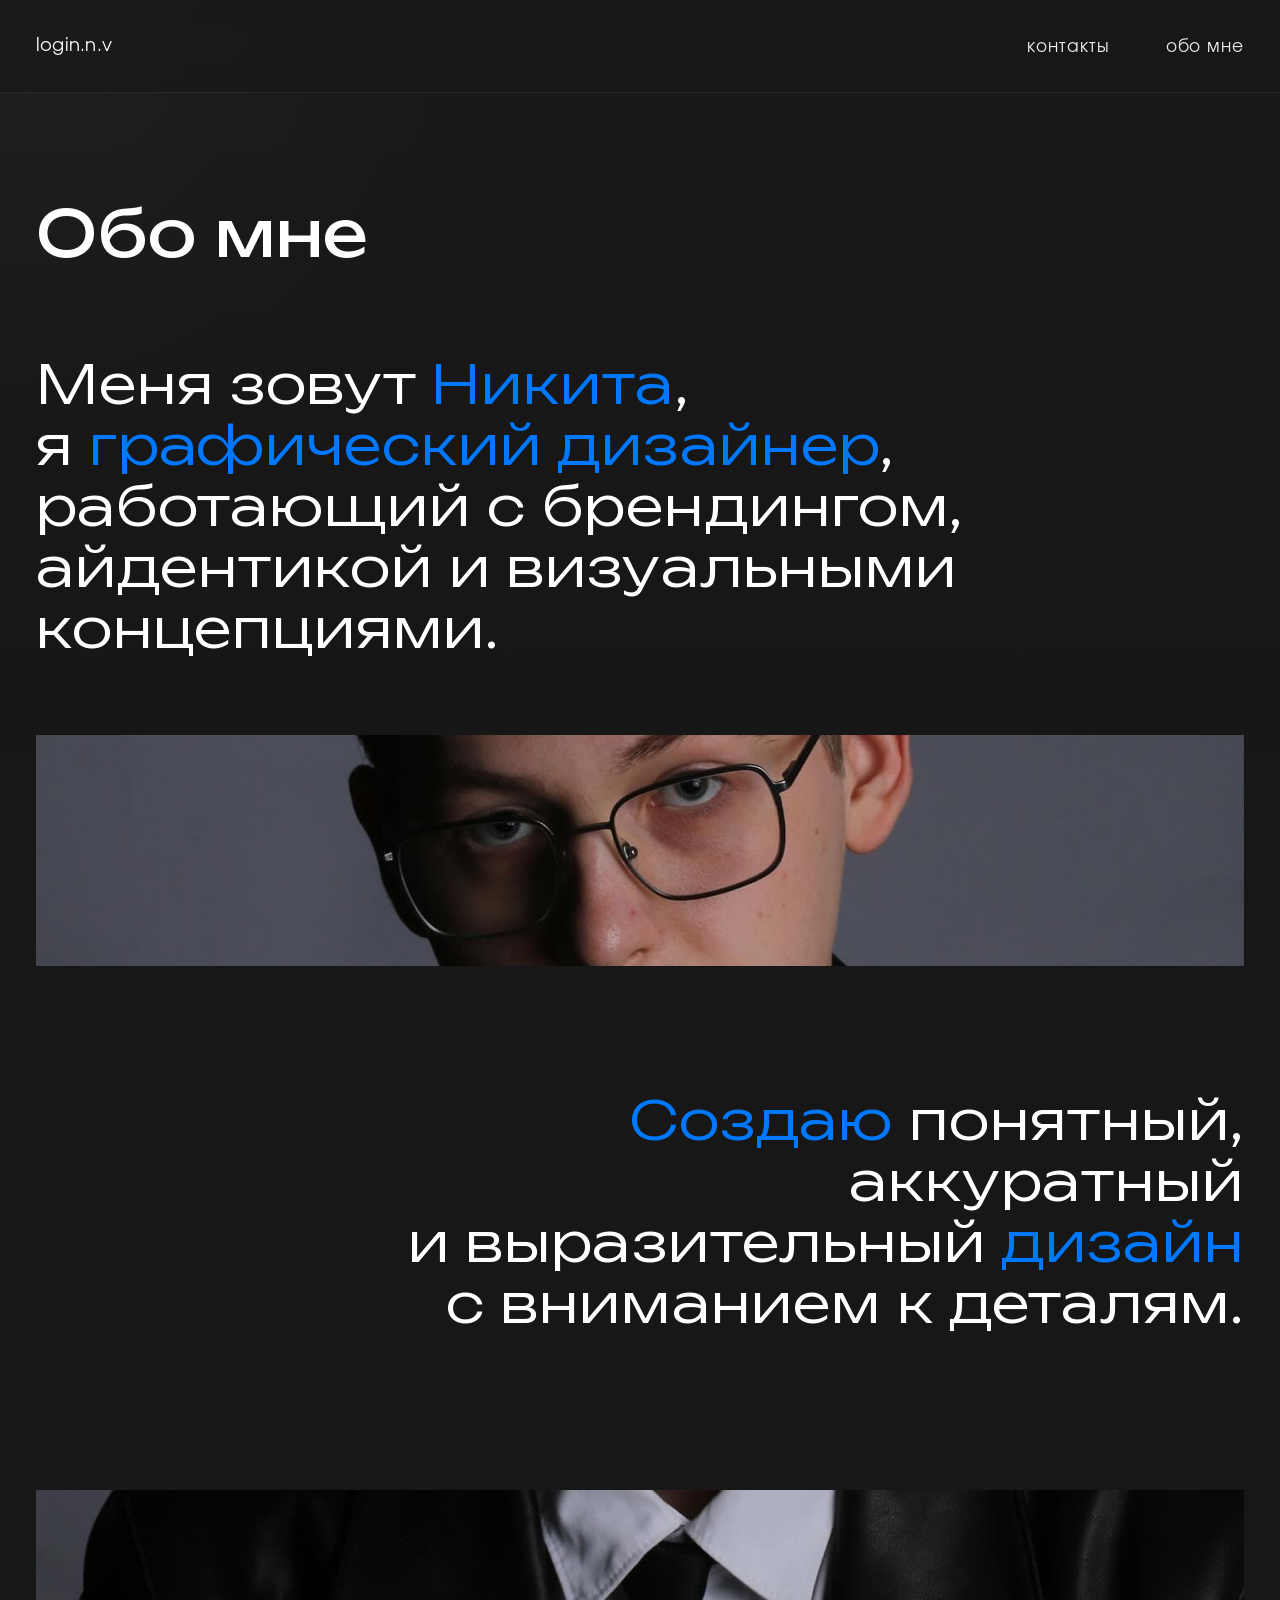
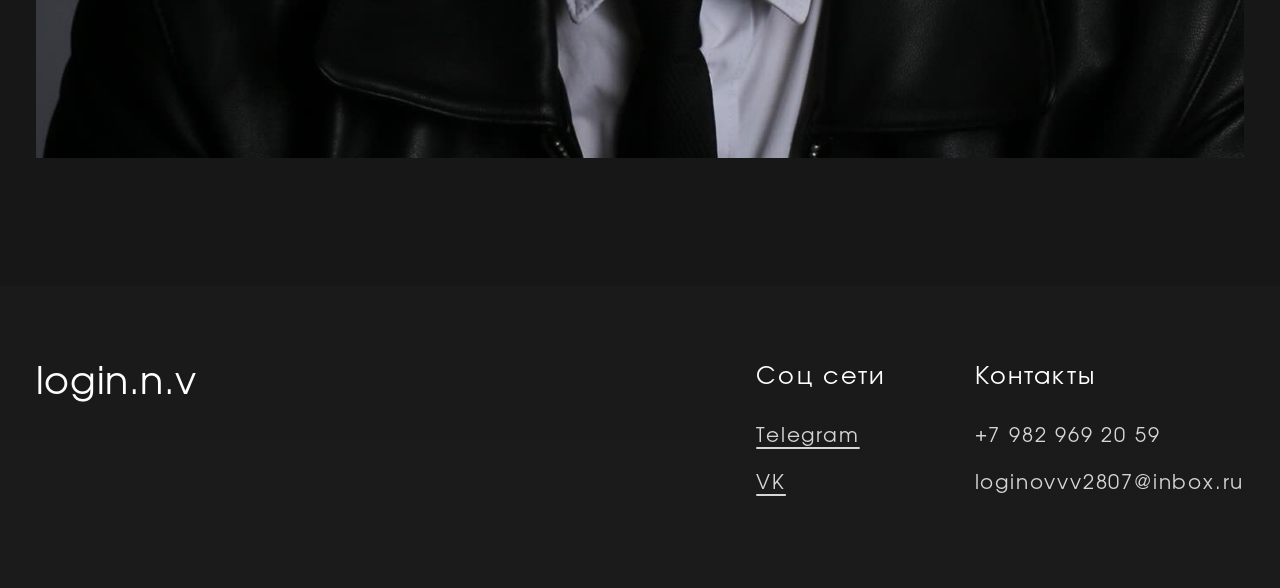
==== about.html @ e2385026 "v1" ====
<!DOCTYPE html>
<html lang="ru">
<head>
  <meta charset="UTF-8">
  <meta name="viewport" content="width=device-width, initial-scale=1.0">
  <title>login.n.v</title>
  <link rel="stylesheet" href="styles.css">
  <link rel="icon" type="image/png" href="img/favicon.png">
</head>
<body class="about-page">
  <div class="page-bg"></div>

  <header class="header">
    <div class="container header__inner">
      <a class="header__logo" href="index.html">login.n.v</a>

      <button class="burger" id="burger" aria-label="Открыть меню" aria-expanded="false">
        <span></span>
        <span></span>
      </button>

      <nav class="nav" id="nav">
        <a href="contacts.html">контакты</a>
        <a href="about.html">обо мне</a>
      </nav>
    </div>
  </header>

  <main class="about-main">
    <section class="about-section">
      <div class="container">
        <h1 class="about-section__title">Обо мне</h1>

        <div class="about-lead">
          <p>Меня зовут <span>Никита</span>,</p>
          <p>я <span>графический дизайнер</span>,</p>
          <p>работающий с брендингом,</p>
          <p>айдентикой и визуальными</p>
          <p>концепциями.</p>
        </div>

        <figure class="about-image about-image--first">
          <img src="img/about-photo-1.png" alt="Портрет Никиты Логинова">
        </figure>

        <div class="about-statement">
          <p><span>Создаю</span> понятный, аккуратный</p>
          <p>и выразительный <span>дизайн</span></p>
          <p>с вниманием к деталям.</p>
        </div>

        <figure class="about-image about-image--second">
          <img src="img/about-photo-2.png" alt="Никита Логинов в чёрной куртке и галстуке">
        </figure>
      </div>
    </section>
  </main>

  <footer class="footer" id="contacts">
    <div class="container footer__inner">
      <a class="footer__brand" href="index.html">login.n.v</a>

      <div class="footer__column">
        <h3>Соц сети</h3>
        <a href="https://t.me/Redis_ochka" target="_blank" rel="noopener noreferrer">Telegram</a>
        <a href="https://vk.com/redis_ochka" target="_blank" rel="noopener noreferrer">VK</a>
      </div>

      <div class="footer__column">
        <h3>Контакты</h3>
        <a href="tel:+79829692059" data-copy="+7 982 969 20 59">+7 982 969 20 59</a>
        <a href="mailto:loginovvv2807@inbox.ru" data-copy="loginovvv2807@inbox.ru">loginovvv2807@inbox.ru</a>
      </div>
    </div>
  </footer>

  <script src="script.js"></script>
</body>
</html>
---- styles.css ----
@font-face {
  font-family: 'Bounded';
  src: url('fonts/Bounded-Variable.ttf') format('truetype');
  font-weight: 300 800;
  font-style: normal;
}

@font-face {
  font-family: 'Evolventa';
  src: url('fonts/Evolventa-Regular.otf') format('opentype');
  font-weight: 400;
  font-style: normal;
}

:root {
  --bg: #171718;
  --bg-soft: #171718;
  --panel: #1c1c1d;
  --text: #ffffff;
  --accent: #0077ff;
  --muted: rgba(255, 255, 255, 0.86);
  --muted-soft: rgba(255, 255, 255, 0.72);
  --radius: 10px;
  --container: 1720px;
  --side-gap: 3.2%;
  --hero-bottom-gap: 11vh;
  --showcase-top: clamp(180px, 24vh, 260px);
}


* { box-sizing: border-box; }
html { scroll-behavior: smooth; }
body {
  margin: 0;
  min-width: 320px;
  font-family: 'Evolventa', Arial, sans-serif;
  font-weight: 400;
  font-synthesis: none;
  -webkit-font-smoothing: antialiased;
  -moz-osx-font-smoothing: grayscale;
  letter-spacing: 0.065em;
  background: #171718;
  color: var(--text);
  position: relative;
  overflow-x: hidden;
}
img { display: block; max-width: 100%; }
button, a { -webkit-tap-highlight-color: transparent; }
a { color: inherit; text-decoration: none; }

.page-bg {
  position: fixed;
  inset: 0;
  background: radial-gradient(circle at 0% 0%, rgba(255, 255, 255, 0.03), transparent 30%),
    linear-gradient(180deg, rgba(255, 255, 255, 0.012), rgba(255, 255, 255, 0));
  pointer-events: none;
  z-index: -3;
}

.hero-mark {
  position: absolute;
  left: 50%;
  transform: translateX(-50%);
  width: min(100vw, 3300px);
  max-width: 100vw;
  opacity: 0.14;
  z-index: -2;
  pointer-events: none;
}

.container {
  width: min(calc(100% - (var(--side-gap) * 2)), var(--container));
  margin: 0 auto;
}

.header {
  position: fixed;
  top: 0;
  left: 0;
  width: 100%;
  z-index: 40;
  background: rgba(23, 23, 24, 0.58);
  backdrop-filter: blur(12px);
  -webkit-backdrop-filter: blur(12px);
  border-bottom: 1px solid rgba(255, 255, 255, 0.06);
  transition: transform 0.35s ease, opacity 0.35s ease;
}

.header__inner {
  display: flex;
  align-items: center;
  justify-content: space-between;
  gap: 24px;
  min-height: 92px;
}

.header.hide {
  transform: translateY(-100%);
  opacity: 0;
}

.header__logo,
.footer__brand {
  font-family: 'Evolventa', Arial, sans-serif;
  font-size: 18px;
  font-weight: 350;
  letter-spacing: 0.015em;
}

.nav {
  display: flex;
  align-items: center;
  gap: 56px;
  padding: 0;
  border-radius: 0;
  background: transparent;
  backdrop-filter: none;
}

.nav a {
  font-size: 17px;
  font-weight: 400;
  line-height: 1;
  letter-spacing: 0.055em;
  color: rgba(255, 255, 255, 0.92);
  transition: color 0.25s ease;
}

.nav a:hover { color: var(--accent); }

.burger {
  display: none;
  width: 46px;
  height: 46px;
  border: 1px solid rgba(255, 255, 255, 0.1);
  border-radius: 0;
  background: rgba(255, 255, 255, 0.03);
  padding: 0;
  align-items: center;
  justify-content: center;
  flex-direction: column;
  gap: 5px;
  cursor: pointer;
}

.burger span {
  width: 18px;
  height: 1.5px;
  background: #fff;
  transition: transform 0.25s ease, opacity 0.25s ease;
}

.burger.is-open span:first-child { transform: translateY(3px) rotate(45deg); }
.burger.is-open span:last-child { transform: translateY(-3px) rotate(-45deg); }

.hero {
  min-height: 96vh;
  padding: calc(8vh + 72px) 0 var(--hero-bottom-gap);
  display: flex;
  align-items: flex-end;
}

.hero__content { max-width: none; }
.hero__title {
  margin: 0;
  font-family: 'Bounded', Arial, sans-serif;
  font-size: 92px;
  line-height: 0.9;
  font-weight: 350;
  letter-spacing: 0.008em;
  white-space: nowrap;
}

.hero__subtitle {
  margin: 16px 0 0;
  font-family: 'Bounded', Arial, sans-serif;
  font-size: 82px;
  line-height: 0.9;
  font-weight: 320;
  letter-spacing: 0.008em;
  color: var(--accent);
  white-space: nowrap;
}

.projects {
  padding-top: 9.5vh;
  padding-bottom: 7.2vh;
}

.projects-showcase__layout {
  display: grid;
  grid-template-columns: minmax(310px, 0.8fr) minmax(760px, 1.7fr);
  gap: clamp(28px, 3vw, 54px);
  align-items: start;
}

.projects-showcase__copy-col {
  position: relative;
  align-self: stretch;
}

.projects-showcase__sticky {
  position: sticky;
  top: var(--showcase-top);
  height: var(--sticky-copy-height, calc(100vh - var(--showcase-top)));
  display: flex;
  align-items: flex-start;
}

.projects-copy {
  position: relative;
  width: 100%;
  padding: 0;
}

.projects-copy__eyebrow {
  position: relative;
  z-index: 3;
  margin: 0 0 14px;
}

.projects-copy__items {
  position: relative;
  min-height: 470px;
}

.project-copy {
  position: absolute;
  inset: 0;
  opacity: 0;
  transform: translateY(34px);
  pointer-events: none;
  transition: opacity 0.45s ease, transform 0.55s ease;
}

.project-copy.is-active {
  opacity: 1;
  transform: translateY(0);
  pointer-events: auto;
}

.project-card__eyebrow {
  margin: 0 0 10px;
  font-family: 'Bounded', Arial, sans-serif;
  font-size: clamp(27px, 2.1vw, 41px);
  line-height: 0.96;
  font-weight: 340;
}

.project-card__title {
  margin: 0 0 32px;
  font-family: 'Bounded', Arial, sans-serif;
  font-size: clamp(31px, 20px, 52px);
  line-height: 1.2;
  font-weight: 300;
  letter-spacing: 0.012em;
  color: var(--accent);
}

.project-card__text {
  margin: 0 0 30px;
  max-width: 430px;
  font-family: 'Evolventa', Arial, sans-serif;
  font-size: 17px;
  line-height: 1.58;
  font-weight: 300;
  letter-spacing: 0.065em;
  color: #ffffff;
}

.project-card__tags {
  display: flex;
  flex-wrap: wrap;
  gap: 8px;
}

.project-card__tags span {
  display: inline-flex;
  align-items: center;
  justify-content: center;
  min-width: 80px;
  min-height: 35px;
  padding: 12px 24px 12px;
  border: 1px solid rgba(0, 119, 255, 0.75);
  border-radius: 999px;
  font-family: 'Evolventa', Arial, sans-serif;
  font-size: 17px;
  letter-spacing: 0.07em;
  font-weight: 400;
  line-height: 1;
  color: rgba(255, 255, 255, 0.95);
}

.projects-showcase__visual-col {
  display: flex;
  flex-direction: column;
  gap: 28px;
}

.project-visual-card {
  margin: 0;
  border-radius: var(--radius);
  overflow: hidden;
  background: transparent;
}

.project-visual-card {
  position: relative;
  transition: opacity 0.45s ease;
}

.project-visual-card::after {
  content: '';
  position: absolute;
  inset: 0;
  background: rgba(23, 23, 24, 0);
  pointer-events: none;
  transition: background 0.45s ease;
}

.project-visual-card.is-dimmed::after {
  background: rgba(23, 23, 24, 0.38);
}

.project-visual-card img {
  width: 100%;
  height: auto;
  display: block;
  border-radius: var(--radius);
}

.project-visual-card--dark {
  background: #000;
}

.projects-mobile { display: none; }

.project-card {
  display: grid;
  grid-template-columns: minmax(310px, 0.8fr) minmax(760px, 1.7fr);
  gap: clamp(28px, 3vw, 54px);
  align-items: start;
}

.project-card + .project-card { margin-top: 40px; }
.project-card__info { padding: 10px 0 0; }
.project-card__visual {
  border-radius: var(--radius);
  overflow: hidden;
  width: 100%;
}

.project-card__visual img {
  width: 100%;
  height: auto;
  border-radius: var(--radius);
}

.footer {
  background: linear-gradient(180deg, rgba(255, 255, 255, 0.015), rgba(255, 255, 255, 0.02));
  padding: 44px 0 48px;
  margin-top: 10vw;
}

.footer__inner {
  display: grid;
  grid-template-columns: 1fr auto auto;
  gap: 88px;
  align-items: start;
}

.footer__brand {
  font-size: clamp(38px, 2.8vw, 56px);
  line-height: 1.06;
}

.footer__column h3 {
  margin: 0 0 28px;
  font-size: 24px;
  line-height: 1.2;
  font-weight: 400;
  letter-spacing: 0.09em;
}

.footer__column {
  display: flex;
  flex-direction: column;
  gap: 22px;
}

.footer__column a {
  font-size: 20px;
  line-height: 1.45;
  letter-spacing: 0.09em;
  color: rgba(255, 255, 255, 0.82);
  text-decoration: underline;
  text-underline-offset: 5px;
  transition: color 0.25s ease, opacity 0.25s ease, transform 0.25s ease, text-underline-offset 0.25s ease;
}

.footer__column:last-child a { text-decoration: none; }

@media (max-width: 1440px) {
  .hero { min-height: 930px; }
  .hero__title { font-size: 82px; }
  .hero__subtitle { font-size: 72px; }
}

@media (max-width: 1280px) {
  :root { --side-gap: 2.8%; --showcase-top: clamp(160px, 20vh, 220px); }
  .hero-mark { width: min(134vw, 1880px); }
  .projects-showcase__layout,
  .project-card {
    grid-template-columns: minmax(280px, .85fr) minmax(620px, 1.55fr);
    gap: 28px;
  }
  .project-card__text { max-width: 410px; font-size: 17px; }
}

@media (max-width: 1100px) {
  .hero { min-height: 820px; }
  .projects-showcase__layout,
  .project-card {
    grid-template-columns: minmax(250px, .9fr) minmax(500px, 1.4fr);
    gap: 24px;
  }
  :root { --showcase-top: clamp(140px, 16vh, 180px); }
}


@media (max-width: 860px) {
  :root { --side-gap: 16px; }
  .header { padding-top: 0; }
  .burger { display: inline-flex; }
  .nav {
    position: absolute;
    top: 100%;
    right: 0;
    left: 0;
    display: none;
    flex-direction: column;
    align-items: flex-start;
    gap: 18px;
    padding: 18px 20px 22px;
    border-radius: 0;
    background: rgba(23, 23, 24, 0.92);
    backdrop-filter: blur(12px);
    -webkit-backdrop-filter: blur(12px);
    border-bottom: 1px solid rgba(255, 255, 255, 0.06);
  }
  .nav.is-open { display: flex; }
  .hero-mark {
    width: 188vw;
    left: 50%;
    transform: translateX(-50%);
    opacity: 0.18;
  }
  .hero { min-height: 720px; padding: calc(6vh + 72px) 0 var(--hero-bottom-gap); }
  .projects-showcase__layout { display: none; }
  .projects-mobile { display: block; }
  .project-card { grid-template-columns: 1fr; gap: 14px; }
  .project-card__info { order: 2; padding: 0; }
  .project-card__visual { order: 1; }
  .project-card__text { max-width: none; }
  .footer__inner { grid-template-columns: 1fr; gap: 40px; }
  .footer__column h3 { margin-bottom: 12px; }
}

@media (max-width: 767px) {
  :root { --side-gap: 20px; --hero-bottom-gap: 56px; }
  .header { padding-top: 20px; }
  .hero { min-height: 600px; padding-bottom: 48px; }
  .hero__title { font-size: 44px; white-space: normal; }
  .hero__subtitle { font-size: 38px; white-space: normal; }
  .project-card__eyebrow { font-size: 24px; }
  .project-card__title { font-size: 32px; }
  .project-card__text { font-size: 16px; }
  .project-card__tags span { font-size: 15px; }
}

@media (min-width: 1500px) {
  .hero-mark { width: min(132vw, 2300px); opacity: 0.15; }
}

@media (min-width: 861px) {
  .projects-showcase__copy-col {
    min-height: 100%;
  }
}



.about-page .hero-mark {
  display: none;
}

.about-main {
  padding-top: 0;
}

.about-section {
  padding: calc(186px + 7vh) 0 0;
}

.about-section__title {
  margin: 0 0 clamp(70px, 7vw, 116px);
  font-family: 'Bounded', Arial, sans-serif;
  font-size: clamp(52px, 8vw, 64px);
  line-height: 0.96;
  font-weight: 400;
  letter-spacing: 0.012em;
}

.about-lead,
.about-statement {
  font-family: 'Bounded', Arial, sans-serif;
}

.about-lead {
  margin: 0 0 clamp(52px, 6vw, 800px);
  max-width: 1380px;
}

.about-lead p,
.about-statement p {
  margin: 0;
  font-size: clamp(44px, 4.25vw, 64px);
  line-height: 1.12;
  font-weight: 300;
}

.about-lead span,
.about-statement span {
  color: var(--accent);
}

.about-image {
  margin: 0;
  width: 100%;
  border-radius: 0;
  overflow: hidden;
}

.about-image img {
  display: block;
  width: 100%;
  height: 100%;
  object-fit: cover;
  object-position: center center;
}

.about-image--first img {
  object-position: center 42%;
}

.about-image--second img {
  object-position: center 50%;
}

.about-image--first {
  margin-top: clamp(16px, 1.5vw, 24px);
  height: clamp(180px, 18vw, 300px);
}

.about-statement {
  margin: clamp(124px, 1vw, 176px) 0 clamp(156px, 1vw, 236px);
  width: min(100%, 1140px);
  margin-left: auto;
  text-align: right;
}

.about-image--second {
  height: clamp(230px, 21vw, 370px);
}

@media (max-width: 1280px) {
  .about-section {
    padding-top: calc(158px + 5vh);
  }

  .about-lead {
    max-width: 1160px;
  }

  .about-statement {
    width: min(100%, 980px);
  }
}

@media (max-width: 860px) {
  .about-section {
    padding-top: 164px;
  }

  .about-section__title {
    margin-bottom: 44px;
  }

  .about-lead {
    margin-bottom: 10vw;
    max-width: none;
  }

  .about-lead p,
  .about-statement p {
    font-size: clamp(34px, 8vw, 52px);
    line-height: 1.08;
  }

  .about-image--first {
    height: 120px;
  }

  .about-statement {
    width: 100%;
    margin: 72px 0 112px;
  }

  .about-image--second {
    height: 180px;
  }
}

@media (max-width: 560px) {
  .about-section {
    padding-top: 142px;
  }

  .about-section__title {
    font-size: 34px;
  }

  .about-lead p,
  .about-statement p {
    font-size: 30px;
  }

  .about-image--first {
    height: 96px;
  }

  .about-image--second {
    height: 140px;
  }
}



.footer__column a:hover {
  color: var(--accent);
  text-underline-offset: 7px;
  transform: translateX(3px);
}

.footer__column:last-child a:hover {
  color: var(--accent);
  transform: translateX(3px);
}



.contacts-page .hero-mark {
  display: none;
}

.contacts-main {
  padding-top: 0;
}

.contacts-page .footer {
  margin-top: 0;
}

.contacts-section {
  padding: calc(176px + 5vh) 0 clamp(78px, 7vw, 118px);
}

.contacts-intro {
  display: grid;
  grid-template-columns: minmax(0, 1fr) minmax(420px, 0.92fr);
  align-items: start;
  gap: clamp(96px, 10vw, 176px);
  margin-bottom: clamp(84px, 8vw, 144px);
}

.contacts-copy {
  font-family: 'Bounded', Arial, sans-serif;
}

.contacts-copy p {
  margin: 0;
  font-size: clamp(44px, 4.4vw, 72px);
  line-height: 1.12;
  font-weight: 300;
}

.contacts-line {
  display: inline-block;
  white-space: nowrap;
}

.contacts-copy a {
  color: var(--accent);
  font-weight: 400;
  transition: opacity 0.25s ease;
}

.contacts-copy a:hover {
  opacity: 0.82;
}

.contacts-copy--mail {
  max-width: 1080px;
}

.contacts-copy--phone {
  max-width: 900px;
  margin-left: auto;
  margin-top: clamp(236px, 17vw, 360px);
  text-align: right;
}

.social-grid {
  display: grid;
  grid-template-columns: repeat(6, minmax(0, 1fr));
  gap: clamp(20px, 2.2vw, 32px);
  align-items: end;
}

.social-card {
  position: relative;
  width: 100%;
  aspect-ratio: 1 / 1;
  padding: 20px 20px 56px;
  border-radius: 22px;
  background: rgba(255, 255, 255, 0.08);
  overflow: hidden;
  transition: background 0.28s ease;
}

.social-card:hover {
  background: rgba(255, 255, 255, 0.11);
}

.social-card__title {
  display: block;
  font-family: 'Bounded', Arial, sans-serif;
  font-size: clamp(22px, 1.55vw, 32px);
  line-height: 1.02;
  font-weight: 320;
}

.social-card__plus {
  position: absolute;
  right: 14px;
  bottom: 14px;
  width: 34px;
  height: 34px;
  border-radius: 50%;
  background: rgba(17, 17, 18, 0.86);
  border: 1px solid rgba(255, 255, 255, 0.08);
  transition: transform 0.28s ease, background 0.28s ease;
}

.social-card__plus::before,
.social-card__plus::after {
  content: '';
  position: absolute;
  top: 50%;
  left: 50%;
  background: #fff;
  transform: translate(-50%, -50%);
  border-radius: 999px;
}

.social-card__plus::before {
  width: 12px;
  height: 1.5px;
}

.social-card__plus::after {
  width: 1.5px;
  height: 12px;
}

.social-card:hover .social-card__plus {
  transform: rotate(90deg);
  background: var(--accent);
}

.social-card--behance {
  grid-column: 1 / span 1;
}

.social-card--telegram {
  grid-column: 3 / span 1;
}

.social-card--dprofile {
  grid-column: 1 / span 1;
}

.social-card--vk {
  grid-column: 2 / span 1;
}

.social-card--instagram {
  grid-column: 4 / span 1;
}

@media (max-width: 1280px) {
  .contacts-section {
    padding-top: calc(156px + 4vh);
  }

  .contacts-copy--mail {
    max-width: 860px;
  }

  .contacts-copy--phone {
    max-width: 700px;
    margin-top: clamp(196px, 15vw, 300px);
  }

  .social-grid {
    grid-template-columns: repeat(4, minmax(0, 1fr));
  }

  .social-card--behance,
  .social-card--telegram,
  .social-card--dprofile,
  .social-card--vk,
  .social-card--instagram {
    grid-column: auto / span 1;
  }
}

@media (max-width: 860px) {
  .contacts-section {
    padding-top: 148px;
    padding-bottom: 68px;
  }

  .contacts-intro {
    grid-template-columns: 1fr;
    gap: 48px;
    margin-bottom: 64px;
  }

  .contacts-copy p {
    font-size: clamp(34px, 8vw, 52px);
    line-height: 1.12;
  }

  .contacts-line {
    white-space: normal;
  }

  .contacts-copy--mail,
  .contacts-copy--phone {
    max-width: none;
    margin: 0;
    text-align: left;
  }

  .social-grid {
    grid-template-columns: repeat(2, minmax(0, 1fr));
    gap: 16px;
  }

  .social-card {
    width: 100%;
    aspect-ratio: 1 / 1;
    padding: 18px 18px 54px;
    border-radius: 18px;
  }

  .social-card--instagram {
    grid-column: auto / span 1;
  }
}

@media (max-width: 560px) {
  .contacts-section {
    padding-top: 132px;
  }

  .social-grid {
    grid-template-columns: 1fr 1fr;
  }

  .social-card__title {
    font-size: 22px;
  }
}




/* CONTACTS PAGE — SEPARATE TEXT BLOCKS FINAL FIX */
.contacts-page .hero-mark {
  display: none;
}

.contacts-main {
  padding-top: 0;
}

.contacts-page .footer {
  margin-top: 0;
}

.contacts-section {
  padding: calc(176px + 5vh) 0 clamp(78px, 7vw, 118px);
}

.contacts-intro {
  display: block !important;
  margin-bottom: clamp(84px, 8vw, 144px);
}

.contacts-copy {
  min-width: 0;
  font-family: 'Bounded', Arial, sans-serif;
  letter-spacing: 0.01em;
}

.contacts-copy p {
  margin: 0;
  line-height: 1.12;
  font-weight: 300;
}

.contacts-copy a {
  color: inherit;
  text-decoration: none;
}

.contacts-copy span {
  color: var(--accent);
  font-weight: 420;
}

.contacts-copy--mail {
  width: min(100%, 980px);
  max-width: 980px;
}

.contacts-copy--mail p {
  font-size: clamp(44px, 4.25vw, 64px);
  white-space: normal !important;
}

.contacts-copy--phone {
  width: min(100%, 740px);
  max-width: 740px;
  margin-top: clamp(120px, 10vw, 180px);
  margin-left: auto;
  text-align: right;
}

.contacts-copy--phone p {
  font-size: clamp(44px, 4.05vw, 60px);
  white-space: normal !important;
}

@media (max-width: 1450px) {
  .contacts-copy--mail {
    width: min(100%, 860px);
    max-width: 860px;
  }

  .contacts-copy--phone {
    width: min(100%, 620px);
    max-width: 620px;
    margin-top: 112px;
  }

  .contacts-copy--mail p {
    font-size: clamp(38px, 3.7vw, 56px);
  }

  .contacts-copy--phone p {
    font-size: clamp(38px, 3.45vw, 52px);
  }
}

@media (max-width: 1100px) {
  .contacts-copy--mail,
  .contacts-copy--phone {
    width: 100%;
    max-width: 100%;
    margin-left: 0;
    text-align: left;
  }

  .contacts-copy--phone {
    margin-top: 72px;
  }

  .contacts-copy--mail p,
  .contacts-copy--phone p {
    font-size: clamp(34px, 5vw, 52px);
  }
}

@media (max-width: 860px) {
  .contacts-section {
    padding-top: 148px;
  }

  .contacts-copy--phone {
    margin-top: 56px;
  }

  .contacts-copy--mail p,
  .contacts-copy--phone p {
    font-size: clamp(30px, 8vw, 46px);
    line-height: 1.1;
  }
}



.contacts-inline-label {
  white-space: nowrap;
}


.contacts-inline-line {
  display: inline-block;
  white-space: nowrap;
}

.contacts-inline-label {
  color: var(--text);
  font-weight: 300;
}



.contacts-inline-line .contacts-inline-label {
  color: rgba(255, 255, 255, 0.96) !important;
  font-weight: 300 !important;
}

.contacts-copy--mail a .contacts-inline-label,
.contacts-copy--mail .contacts-inline-label span {
  color: rgba(255, 255, 255, 0.96) !important;
}




/* project-page links on homepage */
.project-card__title-link,
.project-card__image-link {
  display: inline-block;
}

.project-card__image-link {
  width: 100%;
}

.project-card__title-link:hover {
  color: #4b96ff;
}

/* project detail page */
.project-detail-page .hero-mark {
  display: none;
}

.project-detail-main {
  padding-top: 0;
}

.project-detail {
  padding: calc(132px + 4.4vh) 0 8vh;
}

.project-detail__layout {
  display: grid;
  grid-template-columns: minmax(280px, 0.62fr) minmax(620px, 1.38fr);
  gap: clamp(28px, 3vw, 56px);
  align-items: start;
}

.project-detail__sidebar {
  position: sticky;
  top: clamp(118px, 11vh, 150px);
  align-self: start;
  height: fit-content;
}

.project-detail__sticky {
  position: relative;
  display: flex;
  flex-direction: column;
  min-height: calc(100vh - clamp(118px, 11vh, 150px) - 32px);
}

.project-detail__title {
  margin: 0;
  font-family: 'Bounded', Arial, sans-serif;
  font-size: clamp(34px, 2.45vw, 52px);
  line-height: 1.02;
  font-weight: 340;
  letter-spacing: 0.01em;
}

.project-detail__subtitle {
  margin: 8px 0 20px;
  font-family: 'Bounded', Arial, sans-serif;
  font-size: clamp(26px, 1.7vw, 36px);
  line-height: 1.06;
  font-weight: 320;
  color: var(--accent);
}

.project-detail__year {
  margin: 0 0 56px;
  font-size: 14px;
  letter-spacing: 0.04em;
  color: rgba(255, 255, 255, 0.84);
}

.project-detail__block + .project-detail__block {
  margin-top: 20px;
}

.project-detail__block h2 {
  margin: 0 0 8px;
  font-family: 'Evolventa', Arial, sans-serif;
  font-size: 16px;
  line-height: 1.1;
  font-weight: 320;
  color: var(--accent);
}

.project-detail__block p {
  margin: 0;
  max-width: 360px;
  font-size: 16px;
  line-height: 1.45;
  letter-spacing: 0.04em;
  color: rgba(255, 255, 255, 0.84);
}

.project-detail__switch {
  display: flex;
  gap: 14px;
  margin-top: 0;
  padding-top: 38px;
}

.project-detail__arrow {
  width: 48px;
  height: 48px;
  border-radius: 999px;
  display: inline-flex;
  align-items: center;
  justify-content: center;
  background: rgba(255, 255, 255, 0.96);
  color: var(--accent);
  font-family: 'Bounded', Arial, sans-serif;
  font-size: 24px;
  line-height: 1;
  transition: transform 0.2s ease, background 0.2s ease;
}

.project-detail__arrow:hover {
  background: var(--accent);
}

.project-detail__gallery {
  display: flex;
  flex-direction: column;
  gap: 8px;
}

.project-detail__row {
  display: grid;
  gap: 8px;
}

.project-detail__row--two {
  grid-template-columns: 1fr 1fr;
}

.project-detail__item {
  margin: 0;
  border-radius: 10px;
  overflow: hidden;
  background: #0f0f10;
}

.project-detail__item--light {
  background: #ececed;
}

.project-detail__item img {
  width: 100%;
  height: auto;
  display: block;
}

.project-placeholder-main {
  min-height: 100vh;
}

.project-placeholder {
  padding: calc(150px + 4vh) 0 10vh;
}

.project-placeholder h1 {
  margin: 0 0 16px;
  font-family: 'Bounded', Arial, sans-serif;
  font-size: clamp(36px, 4vw, 62px);
  line-height: 0.98;
  font-weight: 340;
}

.project-placeholder p {
  margin: 0 0 28px;
  max-width: 520px;
  font-size: 18px;
  line-height: 1.5;
  color: rgba(255, 255, 255, 0.84);
}

.project-placeholder__back {
  display: inline-flex;
  padding: 14px 20px;
  border: 1px solid rgba(255, 255, 255, 0.16);
  border-radius: 999px;
}

@media (max-width: 1180px) {
  .project-detail__layout {
    grid-template-columns: 1fr;
  }

  .project-detail__sidebar {
    position: static;
    top: auto;
    height: auto;
  }

  .project-detail__sticky {
    position: static;
    min-height: 0;
    display: block;
  }

  .project-detail__block p {
    max-width: 100%;
  }
}

@media (max-width: 700px) {
  .project-detail {
    padding-top: 130px;
  }

  .project-detail__row--two {
    grid-template-columns: 1fr;
  }
}




/* Baltic project gallery grid */
.project-detail__gallery--baltic {
  display: grid;
  grid-template-columns: repeat(6, minmax(0, 1fr));
  gap: 8px;
  align-items: start;
}

.project-detail__gallery--baltic .project-detail__item {
  height: 100%;
}

.project-detail__gallery--baltic .project-detail__item img {
  width: 100%;
  height: auto;
  display: block;
  object-fit: contain;
}

.project-detail__item--hero-baltic {
  grid-column: 1 / -1;
}

.project-detail__item--logo {
  grid-column: 1 / span 3;
}

.project-detail__item--poster {
  grid-column: 4 / span 3;
}

.project-detail__item--campaign {
  grid-column: 1 / -1;
}

.project-detail__item--shirt-black {
  grid-column: 1 / span 3;
}

.project-detail__item--shirt-white {
  grid-column: 4 / span 3;
}

.project-detail__item--cap {
  grid-column: 1 / -1;
}

.project-detail__item--photo {
  grid-column: 1 / -1;
}

.project-detail__item--hero-baltic img {
  min-height: clamp(340px, 30vw, 520px);
}

.project-detail__item--logo img,
.project-detail__item--poster img,
.project-detail__item--shirt-black img,
.project-detail__item--shirt-white img {
  min-height: clamp(420px, 33vw, 620px);
}

.project-detail__item--campaign img {
  min-height: clamp(320px, 28vw, 500px);
}

.project-detail__item--cap img,
.project-detail__item--photo img {
  min-height: clamp(320px, 28vw, 500px);
}

@media (max-width: 700px) {
  .project-detail__gallery--baltic {
    grid-template-columns: repeat(2, minmax(0, 1fr));
  }

  .project-detail__item--hero-baltic,
  .project-detail__item--campaign,
  .project-detail__item--cap,
  .project-detail__item--photo {
    grid-column: 1 / -1;
  }

  .project-detail__item--logo,
  .project-detail__item--poster,
  .project-detail__item--shirt-black,
  .project-detail__item--shirt-white {
    grid-column: span 1;
  }

  .project-detail__item--logo img,
  .project-detail__item--poster img,
  .project-detail__item--shirt-black img,
  .project-detail__item--shirt-white img {
    min-height: clamp(260px, 48vw, 420px);
  }
}




/* Baltic sticky text reveal */
.project-detail__block {
  opacity: 0;
  transform: translateY(18px);
  max-height: 0;
  overflow: hidden;
  pointer-events: none;
  transition:
    opacity 0.45s ease,
    transform 0.55s ease,
    max-height 0.65s ease,
    margin-top 0.45s ease;
}

.project-detail__block.is-visible {
  opacity: 1;
  transform: none;
  max-height: none;
  pointer-events: auto;
}

.project-detail__block + .project-detail__block {
  margin-top: 0;
}

.project-detail__block.is-visible + .project-detail__block.is-visible {
  margin-top: 20px;
}

.project-detail__sticky {
  min-height: calc(100vh - clamp(118px, 11vh, 150px));
  display: flex;
  flex-direction: column;
}

.project-detail__switch {
  padding-top: 38px;
}

@media (max-width: 1180px) {
  .project-detail__block {
    opacity: 1;
    transform: none;
    max-height: none;
    overflow: visible;
    pointer-events: auto;
  }

  .project-detail__block + .project-detail__block,
  .project-detail__block.is-visible + .project-detail__block.is-visible {
    margin-top: 20px;
  }

  .project-detail__switch {
    margin-top: 10px;
    padding-top: 0;
  }

  .project-detail__sticky {
    min-height: 0;
    display: block;
  }
}


/* FINAL override: keep blue headings always visible, collapse only paragraph text */
.project-detail__block {
  opacity: 1 !important;
  transform: none !important;
  max-height: none !important;
  overflow: visible !important;
  pointer-events: auto !important;
}

.project-detail__block + .project-detail__block {
  margin-top: 20px !important;
}

.project-detail__block h2 {
  margin: 0 !important;
}

.project-detail__block p {
  max-height: 0 !important;
  opacity: 0 !important;
  overflow: hidden !important;
  transform: translateY(12px) !important;
  margin: 0 !important;
  transition:
    opacity 0.35s ease,
    transform 0.45s ease,
    max-height 0.55s ease,
    margin-top 0.35s ease !important;
}

.project-detail__block.is-visible p {
  max-height: 520px !important;
  opacity: 1 !important;
  transform: translateY(0) !important;
  margin-top: 8px !important;
}

@media (max-width: 1180px) {
  .project-detail__block p {
    max-height: none !important;
    opacity: 1 !important;
    overflow: visible !important;
    transform: none !important;
    margin-top: 8px !important;
  }
}



/* remaining project grids */
.project-detail__gallery--leaf,
.project-detail__gallery--kaizen,
.project-detail__gallery--vk,
.project-detail__gallery--ctrl {
  display: grid;
  grid-template-columns: repeat(6, minmax(0, 1fr));
  gap: 8px;
  align-items: start;
}

.project-detail__gallery--leaf .project-detail__item img,
.project-detail__gallery--kaizen .project-detail__item img,
.project-detail__gallery--vk .project-detail__item img,
.project-detail__gallery--ctrl .project-detail__item img {
  width: 100%;
  height: auto;
  display: block;
}

.project-detail__gallery--leaf > :nth-child(1),
.project-detail__gallery--kaizen > :nth-child(1),
.project-detail__gallery--vk > :nth-child(1),
.project-detail__gallery--ctrl > :nth-child(1),
.project-detail__gallery--leaf > :nth-child(4),
.project-detail__gallery--leaf > :nth-child(5),
.project-detail__gallery--leaf > :nth-child(8),
.project-detail__gallery--kaizen > :nth-child(4),
.project-detail__gallery--kaizen > :nth-child(5),
.project-detail__gallery--kaizen > :nth-child(6),
.project-detail__gallery--vk > :nth-child(4),
.project-detail__gallery--vk > :nth-child(5),
.project-detail__gallery--vk > :nth-child(6),
.project-detail__gallery--vk > :nth-child(7),
.project-detail__gallery--ctrl > :nth-child(4),
.project-detail__gallery--ctrl > :nth-child(5) {
  grid-column: 1 / -1;
}

.project-detail__gallery--leaf > :nth-child(2),
.project-detail__gallery--leaf > :nth-child(3),
.project-detail__gallery--leaf > :nth-child(6),
.project-detail__gallery--leaf > :nth-child(7),
.project-detail__gallery--kaizen > :nth-child(2),
.project-detail__gallery--kaizen > :nth-child(3),
.project-detail__gallery--vk > :nth-child(2),
.project-detail__gallery--vk > :nth-child(3),
.project-detail__gallery--ctrl > :nth-child(2),
.project-detail__gallery--ctrl > :nth-child(3) {
  grid-column: span 3;
}

.project-detail__item--dark {
  background: #0d0d0e;
}

.project-detail__gallery--leaf > :nth-child(1) img,
.project-detail__gallery--kaizen > :nth-child(1) img,
.project-detail__gallery--vk > :nth-child(1) img,
.project-detail__gallery--ctrl > :nth-child(1) img {
  min-height: clamp(320px, 28vw, 500px);
}

.project-detail__gallery--leaf > :nth-child(2) img,
.project-detail__gallery--leaf > :nth-child(3) img,
.project-detail__gallery--leaf > :nth-child(6) img,
.project-detail__gallery--leaf > :nth-child(7) img,
.project-detail__gallery--kaizen > :nth-child(2) img,
.project-detail__gallery--kaizen > :nth-child(3) img,
.project-detail__gallery--vk > :nth-child(2) img,
.project-detail__gallery--vk > :nth-child(3) img,
.project-detail__gallery--ctrl > :nth-child(2) img,
.project-detail__gallery--ctrl > :nth-child(3) img {
  min-height: clamp(420px, 33vw, 620px);
}

.project-detail__gallery--leaf > :nth-child(4) img,
.project-detail__gallery--leaf > :nth-child(5) img,
.project-detail__gallery--leaf > :nth-child(8) img,
.project-detail__gallery--kaizen > :nth-child(4) img,
.project-detail__gallery--kaizen > :nth-child(5) img,
.project-detail__gallery--kaizen > :nth-child(6) img,
.project-detail__gallery--vk > :nth-child(4) img,
.project-detail__gallery--vk > :nth-child(5) img,
.project-detail__gallery--vk > :nth-child(6) img,
.project-detail__gallery--vk > :nth-child(7) img,
.project-detail__gallery--ctrl > :nth-child(4) img,
.project-detail__gallery--ctrl > :nth-child(5) img {
  min-height: clamp(320px, 28vw, 500px);
}

@media (max-width: 700px) {
  .project-detail__gallery--leaf,
  .project-detail__gallery--kaizen,
  .project-detail__gallery--vk,
  .project-detail__gallery--ctrl {
    grid-template-columns: repeat(2, minmax(0, 1fr));
  }

  .project-detail__gallery--leaf > :nth-child(1),
  .project-detail__gallery--leaf > :nth-child(4),
  .project-detail__gallery--leaf > :nth-child(5),
  .project-detail__gallery--leaf > :nth-child(8),
  .project-detail__gallery--kaizen > :nth-child(1),
  .project-detail__gallery--kaizen > :nth-child(4),
  .project-detail__gallery--kaizen > :nth-child(5),
  .project-detail__gallery--kaizen > :nth-child(6),
  .project-detail__gallery--vk > :nth-child(1),
  .project-detail__gallery--vk > :nth-child(4),
  .project-detail__gallery--vk > :nth-child(5),
  .project-detail__gallery--vk > :nth-child(6),
  .project-detail__gallery--vk > :nth-child(7),
  .project-detail__gallery--ctrl > :nth-child(1),
  .project-detail__gallery--ctrl > :nth-child(4),
  .project-detail__gallery--ctrl > :nth-child(5) {
    grid-column: 1 / -1;
  }

  .project-detail__gallery--leaf > :nth-child(2),
  .project-detail__gallery--leaf > :nth-child(3),
  .project-detail__gallery--leaf > :nth-child(6),
  .project-detail__gallery--leaf > :nth-child(7),
  .project-detail__gallery--kaizen > :nth-child(2),
  .project-detail__gallery--kaizen > :nth-child(3),
  .project-detail__gallery--vk > :nth-child(2),
  .project-detail__gallery--vk > :nth-child(3),
  .project-detail__gallery--ctrl > :nth-child(2),
  .project-detail__gallery--ctrl > :nth-child(3) {
    grid-column: span 1;
  }

  .project-detail__gallery--leaf > :nth-child(2) img,
  .project-detail__gallery--leaf > :nth-child(3) img,
  .project-detail__gallery--leaf > :nth-child(6) img,
  .project-detail__gallery--leaf > :nth-child(7) img,
  .project-detail__gallery--kaizen > :nth-child(2) img,
  .project-detail__gallery--kaizen > :nth-child(3) img,
  .project-detail__gallery--vk > :nth-child(2) img,
  .project-detail__gallery--vk > :nth-child(3) img,
  .project-detail__gallery--ctrl > :nth-child(2) img,
  .project-detail__gallery--ctrl > :nth-child(3) img {
    min-height: clamp(260px, 48vw, 420px);
  }
}



/* logo hover effects */
.header__logo,
.footer__brand {
  transition: color 0.25s ease, opacity 0.25s ease, transform 0.25s ease;
}

.header__logo:hover,
.footer__brand:hover {
  color: var(--accent);
  opacity: 1;
}

.header__logo:active,
.footer__brand:active {
  transform: translateY(1px);
}







/* project scroll-up button */
.scroll-up-btn {
  position: fixed;
  right: clamp(18px, 2vw, 28px);
  bottom: clamp(18px, 2vw, 28px);
  width: 88px;
  height: 88px;
  padding: 0;
  border: 0;
  background: transparent;
  cursor: pointer;
  z-index: 1200;
  opacity: 0;
  visibility: hidden;
  transform: translateY(12px) scale(0.96);
  transition:
    opacity 0.28s ease,
    visibility 0.28s ease,
    transform 0.28s ease;
}

.scroll-up-btn.is-visible {
  opacity: 1;
  visibility: visible;
  transform: translateY(0) scale(1);
}

.scroll-up-btn__img {
  width: 100%;
  height: 100%;
  display: block;
  object-fit: contain;
  transition: transform 0.25s ease, opacity 0.25s ease;
}

.scroll-up-btn:hover .scroll-up-btn__img {
  transform: rotate(-10deg);
  opacity: 0.96;
}

.scroll-up-btn:active .scroll-up-btn__img {
  transform: rotate(-10deg) scale(0.97);
}

@media (max-width: 700px) {
  .scroll-up-btn {
    width: 72px;
    height: 72px;
    right: 14px;
    bottom: 14px;
  }
}



/* fixed image up button override */
.scroll-up-btn {
  position: fixed !important;
  right: 28px !important;
  bottom: 28px !important;
  width: 72px !important;
  height: 72px !important;
  padding: 0 !important;
  border: 0 !important;
  background: transparent !important;
  box-shadow: none !important;
  z-index: 9999 !important;
  opacity: 1 !important;
  visibility: visible !important;
  transform: none !important;
  display: block !important;
}

.scroll-up-btn__img {
  width: 100% !important;
  height: 100% !important;
  display: block !important;
  object-fit: contain !important;
  filter: none !important;
}

@media (max-width: 700px) {
  .scroll-up-btn {
    right: 16px !important;
    bottom: 16px !important;
    width: 60px !important;
    height: 60px !important;
  }
}



/* final up button behavior */
.scroll-up-btn {
  right: 42px !important;
  bottom: 42px !important;
  width: 72px !important;
  height: 72px !important;
  pointer-events: auto !important;
}

.scroll-up-btn__img {
  animation: scrollUpSpin 12s linear infinite;
  transform-origin: center center;
}

.scroll-up-btn:hover .scroll-up-btn__img {
  opacity: 1 !important;
}

@keyframes scrollUpSpin {
  from {
    transform: rotate(0deg);
  }
  to {
    transform: rotate(360deg);
  }
}

@media (max-width: 700px) {
  .scroll-up-btn {
    right: 22px !important;
    bottom: 22px !important;
    width: 60px !important;
    height: 60px !important;
  }
}



/* project switch arrow icons */
.project-detail__arrow {
  overflow: hidden;
}

.project-detail__arrow-icon {
  width: 20px;
  height: 20px;
  display: block;
  object-fit: contain;
}



/* project switch arrow hover/position refinement */
.project-detail__arrow {
  background: rgba(255, 255, 255, 0.96);
  transition: background 0.22s ease;
}

.project-detail__arrow:hover {
  background: var(--accent);
}

.project-detail__arrow:hover .project-detail__arrow-icon {
  filter: brightness(0) invert(1);
}

.project-detail__arrow[aria-label="Предыдущий проект"] .project-detail__arrow-icon {
  transform: translateX(-2px);
}

.project-detail__arrow[aria-label="Следующий проект"] .project-detail__arrow-icon {
  transform: translateX(2px);
}

.project-detail__arrow-icon {
  transition: filter 0.22s ease, transform 0.22s ease;
}


/* main page parallax text: sequential swap without ghosting */
.projects-copy__items {
  isolation: isolate;
}

.project-copy {
  opacity: 0;
  visibility: hidden;
  pointer-events: none;
  transition:
    opacity 0.24s ease,
    transform 0.42s ease,
    visibility 0s linear 0.24s;
  z-index: 1;
  will-change: opacity, transform;
}

.project-copy.is-active {
  opacity: 1;
  visibility: visible;
  pointer-events: auto;
  transition:
    opacity 0.34s ease,
    transform 0.52s ease,
    visibility 0s linear 0s;
  z-index: 3;
}

.project-copy.is-leaving {
  opacity: 0;
  visibility: visible;
  pointer-events: none;
  transition:
    opacity 0.22s ease,
    transform 0.36s ease,
    visibility 0s linear 0s;
  z-index: 2;
}



.project-detail__switch {
    margin-top: 28px !important;
  }


.project-detail__block p {
    max-height: none !important;
    opacity: 1 !important;
    overflow: visible !important;
    transform: none !important;
    margin-top: 8px !important;
  }

/* stable project text reveal without jitter */
.project-detail__block {
  position: relative;
}

.project-detail__block + .project-detail__block {
  margin-top: 20px !important;
}

.project-detail__block h2 {
  margin: 0 !important;
}

.project-detail__textwrap {
  display: grid;
  grid-template-rows: 0fr;
  opacity: 0;
  margin-top: 0;
  transition:
    grid-template-rows 0.58s cubic-bezier(0.22, 1, 0.36, 1),
    opacity 0.32s ease,
    margin-top 0.32s ease;
}

.project-detail__block.is-visible .project-detail__textwrap {
  grid-template-rows: 1fr;
  opacity: 1;
  margin-top: 8px;
}

.project-detail__textwrap > p {
  min-height: 0;
  overflow: hidden;
  margin: 0 !important;
  max-width: 360px;
  font-size: 16px;
  line-height: 1.45;
  letter-spacing: 0.04em;
  color: rgb(255, 255, 255);
  transform: none !important;
  backface-visibility: hidden;
  -webkit-font-smoothing: antialiased;
  will-change: auto;
}

@media (max-width: 1180px) {
  .project-detail__textwrap {
    display: block;
    opacity: 1;
    margin-top: 8px;
  }

  .project-detail__textwrap > p {
    overflow: visible;
    max-width: 100%;
  }
}


/* smoother + steadier project text reveal */
.project-detail__textwrap {
  display: grid;
  grid-template-rows: 0fr;
  opacity: 0;
  margin-top: 0;
  transition:
    grid-template-rows 0.78s cubic-bezier(0.23, 1, 0.32, 1),
    opacity 0.42s ease,
    margin-top 0.42s ease;
  contain: layout paint;
}

.project-detail__block.is-visible .project-detail__textwrap {
  grid-template-rows: 1fr;
  opacity: 1;
  margin-top: 8px;
}

.project-detail__textwrap > p {
  min-height: 0;
  overflow: hidden;
  margin: 0 !important;
  transform: translateZ(0);
  will-change: opacity;
  text-rendering: geometricPrecision;
  -webkit-font-smoothing: antialiased;
  backface-visibility: hidden;
}


/* final stable project text reveal */
.project-detail__textwrap {
  display: grid !important;
  grid-template-rows: 0fr !important;
  opacity: 0 !important;
  margin-top: 0 !important;
  transition:
    grid-template-rows 0.62s cubic-bezier(0.22, 1, 0.36, 1),
    opacity 0.34s ease,
    margin-top 0.34s ease !important;
  contain: layout paint;
}

.project-detail__block.is-visible .project-detail__textwrap {
  grid-template-rows: 1fr !important;
  opacity: 1 !important;
  margin-top: 8px !important;
}

.project-detail__textwrap > p {
  min-height: 0;
  overflow: hidden;
  margin: 0 !important;
  transform: none !important;
  will-change: auto !important;
  text-rendering: geometricPrecision;
  -webkit-font-smoothing: antialiased;
  backface-visibility: hidden;
}

@media (max-width: 1180px) {
  .project-detail__textwrap {
    display: block !important;
    opacity: 1 !important;
    margin-top: 8px !important;
  }

  .project-detail__textwrap > p {
    overflow: visible !important;
    max-width: 100% !important;
  }
}


/* slower smoother project text reveal */
.project-detail__textwrap {
  transition:
    grid-template-rows 0.92s cubic-bezier(0.22, 1, 0.36, 1),
    opacity 0.52s ease,
    margin-top 0.52s ease !important;
}

.project-detail__block.is-visible .project-detail__textwrap {
  margin-top: 10px !important;
}



/* bottom project navigation like mockup */
.project-detail__gallery > .project-detail__switch,
.project-detail__gallery--baltic > .project-detail__switch,
.project-detail__gallery--leaf > .project-detail__switch,
.project-detail__gallery--kaizen > .project-detail__switch,
.project-detail__gallery--vk > .project-detail__switch,
.project-detail__gallery--ctrl > .project-detail__switch {
  grid-column: 1 / -1;
  display: flex;
  justify-content: space-between;
  align-items: center;
  gap: 24px;
  margin-top: 46px !important;
  padding-top: 0 !important;
}

.project-detail__arrow {
  width: auto !important;
  height: auto !important;
  min-width: 0 !important;
  border-radius: 0 !important;
  border: 0 !important;
  background: transparent !important;
  padding: 0 !important;
  display: inline-flex !important;
  align-items: center;
  color: rgba(255, 255, 255, 0.92);
  font-family: 'Unageo-Regular', Arial, sans-serif;
  font-size: clamp(18px, 1.55vw, 32px);
  line-height: 1;
  letter-spacing: 0.01em;
  text-decoration: underline;
  text-decoration-thickness: 1px;
  text-underline-offset: 8px;
  transition: color 0.22s ease, opacity 0.22s ease;
  overflow: visible !important;
  justify-content: flex-start;
}

.project-detail__arrow:hover {
  background: transparent !important;
  color: var(--accent);
}

.project-detail__arrow:active {
  transform: none !important;
}

.project-detail__arrow-icon {
  display: none !important;
}

.project-detail__arrow--next {
  justify-content: flex-end;
  text-align: right;
  margin-left: auto;
}

@media (max-width: 900px) {
  .project-detail__gallery > .project-detail__switch,
  .project-detail__gallery--baltic > .project-detail__switch,
  .project-detail__gallery--leaf > .project-detail__switch,
  .project-detail__gallery--kaizen > .project-detail__switch,
  .project-detail__gallery--vk > .project-detail__switch,
  .project-detail__gallery--ctrl > .project-detail__switch {
    margin-top: 32px !important;
  }

  .project-detail__arrow {
    font-size: 16px;
    text-underline-offset: 6px;
  }
}


/* bottom project nav font refinement */
.project-detail__arrow {
  font-family: 'Evolventa', Arial, sans-serif !important;
  font-size: clamp(15px, 1.05vw, 20px) !important;
  letter-spacing: 0 !important;
}

@media (max-width: 900px) {
  .project-detail__arrow {
    font-size: 14px !important;
  }
}


/* restore roomy footer spacing */
.footer {
  padding: clamp(56px, 6vw, 84px) 0 clamp(64px, 7vw, 96px) !important;
}

.footer__inner {
  align-items: start;
}

.footer__column {
  gap: 18px !important;
}

.footer__column h3 {
  margin-bottom: 12px !important;
}


/* instagram legal note on contacts page */
.contacts-instagram-note {
  margin: 22px 0 0 0;
  max-width: 460px;
  color: rgba(255, 255, 255, 0.42);
  font-family: 'Evolventa', Arial, sans-serif;
  font-size: 12px;
  line-height: 1.35;
  letter-spacing: 0;
}

@media (max-width: 900px) {
  .contacts-instagram-note {
    margin-top: 18px;
    font-size: 11px;
    max-width: 100%;
  }
}
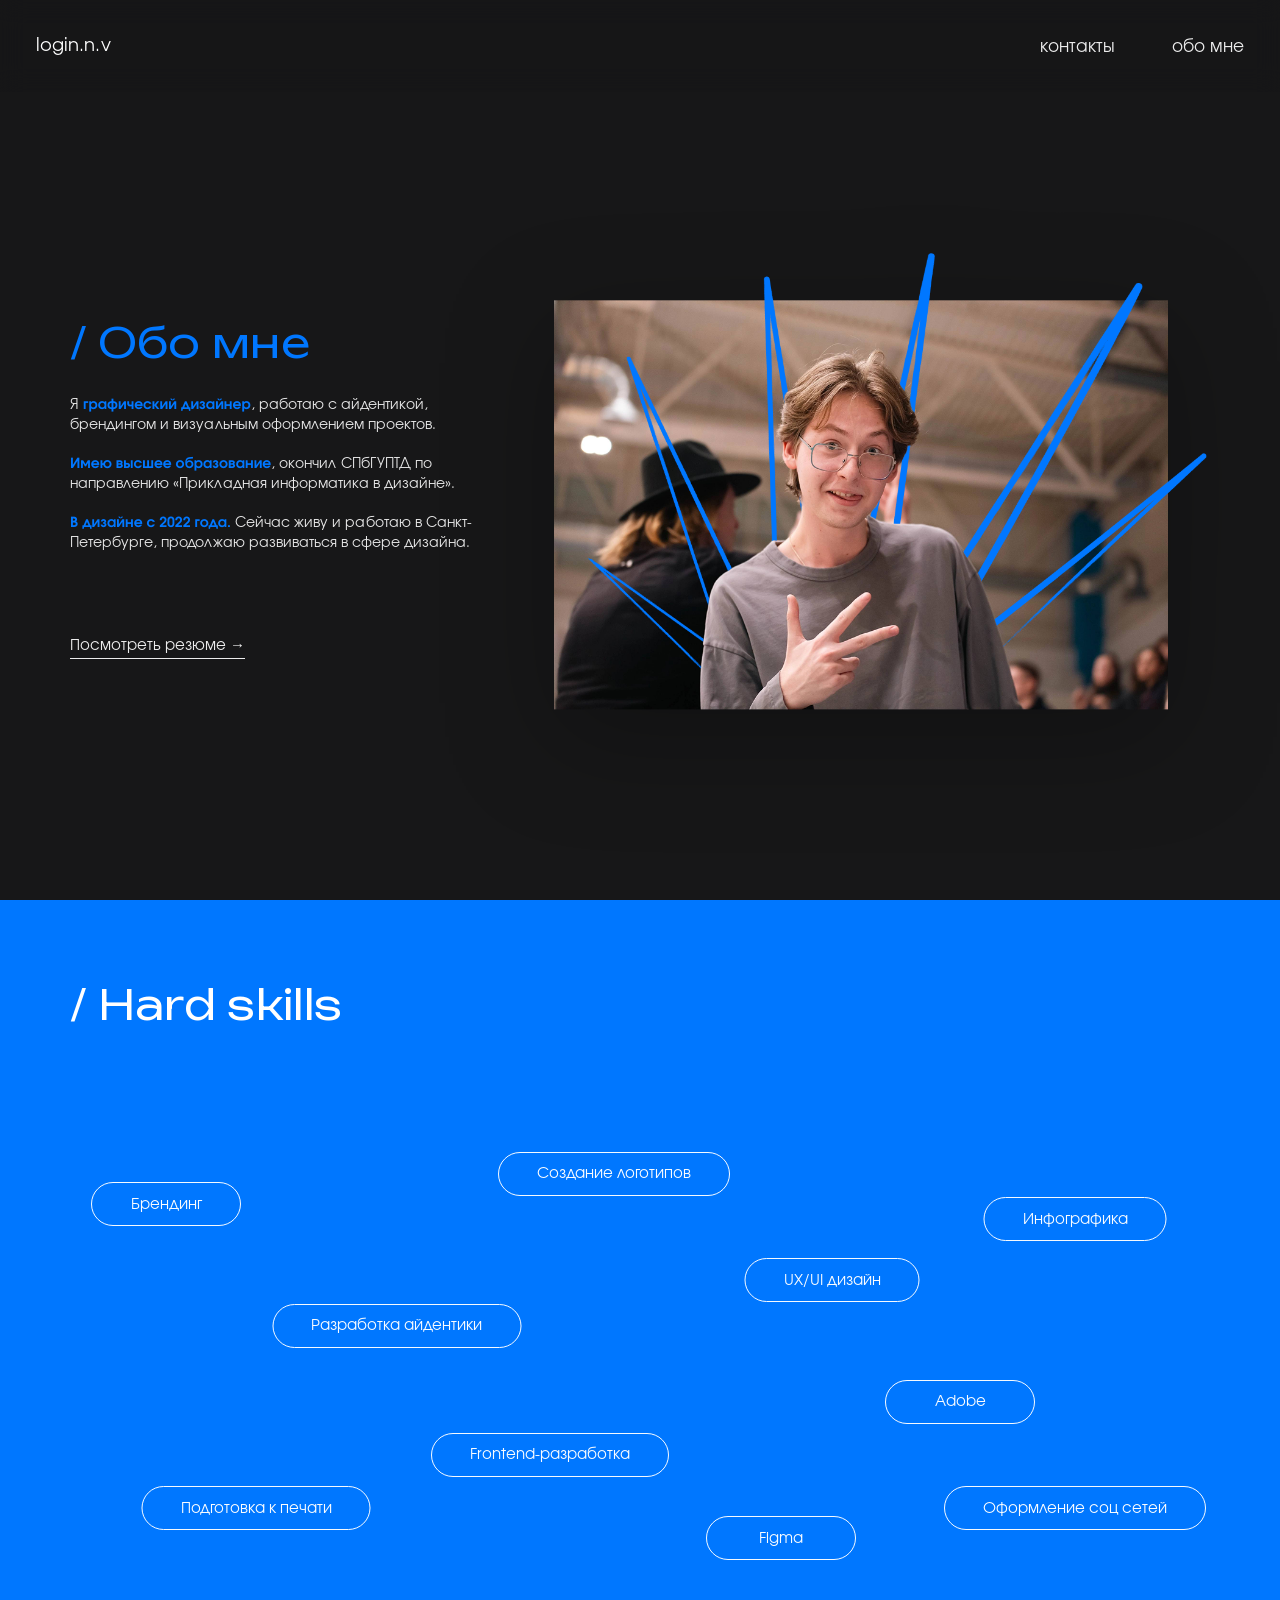
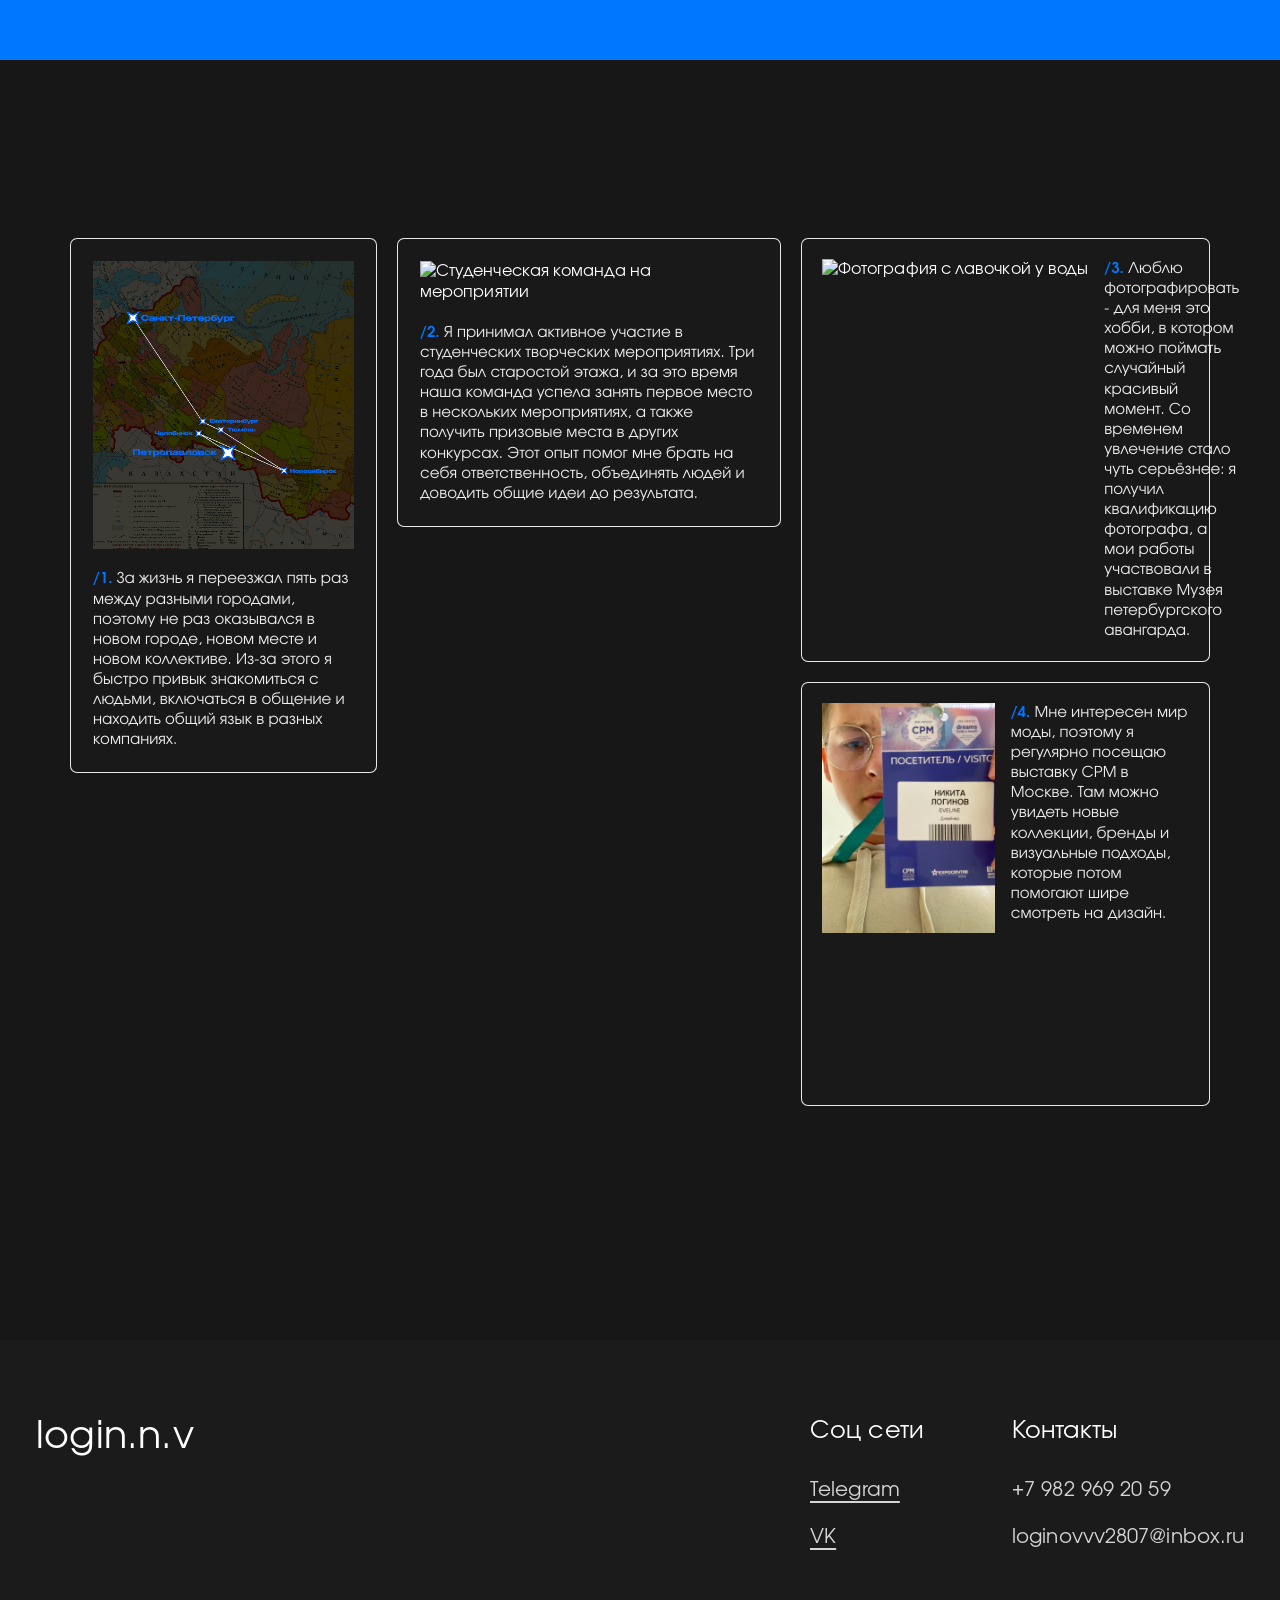
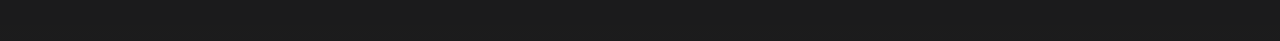
==== commit 704b031e: "v2" ====
--- a/about.html
+++ b/about.html
@@ -3,7 +3,7 @@
 <head>
   <meta charset="UTF-8">
   <meta name="viewport" content="width=device-width, initial-scale=1.0">
-  <title>login.n.v</title>
+  <title>login.n.v - обо мне</title>
   <link rel="stylesheet" href="styles.css">
   <link rel="icon" type="image/png" href="img/favicon.png">
 </head>
@@ -27,33 +27,83 @@
   </header>
 
   <main class="about-main">
-    <section class="about-section">
-      <div class="container">
-        <h1 class="about-section__title">Обо мне</h1>
+    <section class="about-hero" aria-label="Обо мне">
+      <div class="container about-hero__inner">
+        <div class="about-hero__content">
+          <h1 class="about-hero__title"><span>/</span> Обо мне</h1>
 
-        <div class="about-lead">
-          <p>Меня зовут <span>Никита</span>,</p>
-          <p>я <span>графический дизайнер</span>,</p>
-          <p>работающий с брендингом,</p>
-          <p>айдентикой и визуальными</p>
-          <p>концепциями.</p>
+          <div class="about-hero__text">
+            <p>Я <span>графический дизайнер</span>, работаю с айдентикой, брендингом и визуальным оформлением проектов.</p>
+            <p><span>Имею высшее образование</span>, окончил СПбГУПТД по направлению «Прикладная информатика в дизайне».</p>
+            <p><span>В дизайне с 2022 года.</span> Сейчас живу и работаю в Санкт-Петербурге, продолжаю развиваться в сфере дизайна.</p>
+          </div>
+
+          <a class="about-hero__resume" href="https://drive.google.com/file/d/16o9yc1Eh5Iwqo1YdH1iT3_R4tj817CXR/view?usp=sharing" target="_blank" rel="noopener noreferrer" aria-label="Посмотреть резюме">Посмотреть резюме&nbsp;→</a>
         </div>
 
-        <figure class="about-image about-image--first">
-          <img src="img/about-photo-1.png" alt="Портрет Никиты Логинова">
-        </figure>
-
-        <div class="about-statement">
-          <p><span>Создаю</span> понятный, аккуратный</p>
-          <p>и выразительный <span>дизайн</span></p>
-          <p>с вниманием к деталям.</p>
-        </div>
-
-        <figure class="about-image about-image--second">
-          <img src="img/about-photo-2.png" alt="Никита Логинов в чёрной куртке и галстуке">
+        <figure class="about-hero__image">
+          <img src="img/about-hero-photo.png" alt="Никита Логинов">
         </figure>
       </div>
     </section>
+
+    <section class="about-skills" aria-label="Hard skills">
+      <div class="container about-skills__inner">
+        <h2 class="about-skills__title"><span>/</span> Hard skills</h2>
+
+        <div class="about-skills__field">
+          <span class="about-skill about-skill--1">Брендинг</span>
+          <span class="about-skill about-skill--2">Разработка айдентики</span>
+          <span class="about-skill about-skill--3">Создание логотипов</span>
+          <span class="about-skill about-skill--4">UX/UI дизайн</span>
+          <span class="about-skill about-skill--5">Инфографика</span>
+          <span class="about-skill about-skill--6">Подготовка к печати</span>
+          <span class="about-skill about-skill--7">Frontend-разработка</span>
+          <span class="about-skill about-skill--8">Figma</span>
+          <span class="about-skill about-skill--9">Adobe</span>
+          <span class="about-skill about-skill--10">Оформление соц сетей</span>
+        </div>
+      </div>
+    </section>
+
+    <section class="about-facts" aria-label="Немного фактов обо мне">
+      <div class="container about-facts__inner">
+        <h2 class="about-facts__title"><span>/</span> Немного фактов</h2>
+
+        <div class="about-facts__grid">
+          <article class="about-fact about-fact--large about-fact--map">
+            <div class="about-fact__image about-fact__image--map">
+              <img src="img/facts-map.png" alt="Карта с городами переездов">
+            </div>
+            <p><span>/1.</span> За жизнь я переезжал пять раз между разными городами, поэтому не раз оказывался в новом городе, новом месте и новом коллективе. Из-за этого я быстро привык знакомиться с людьми, включаться в общение и находить общий язык в разных компаниях.</p>
+          </article>
+
+          <article class="about-fact about-fact--large about-fact--team">
+            <div class="about-fact__image about-fact__image--team">
+              <img src="img/facts-team.png" alt="Студенческая команда на мероприятии">
+            </div>
+            <p><span>/2.</span> Я принимал активное участие в студенческих творческих мероприятиях. Три года был старостой этажа, и за это время наша команда успела занять первое место в нескольких мероприятиях, а также получить призовые места в других конкурсах. Этот опыт помог мне брать на себя ответственность, объединять людей и доводить общие идеи до результата.</p>
+          </article>
+
+          <div class="about-facts__side">
+            <article class="about-fact about-fact--small">
+              <div class="about-fact__image about-fact__image--photo">
+                <img src="img/facts-photo.jpg" alt="Фотография с лавочкой у воды">
+              </div>
+              <p><span>/3.</span> Люблю фотографировать - для меня это хобби, в котором можно поймать случайный красивый момент. Со временем увлечение стало чуть серьёзнее: я получил квалификацию фотографа, а мои работы участвовали в выставке Музея петербургского авангарда.</p>
+            </article>
+
+            <article class="about-fact about-fact--small">
+              <div class="about-fact__image about-fact__image--cpm">
+                <img src="img/facts-cpm.jpg" alt="Бейдж посетителя выставки CPM">
+              </div>
+              <p><span>/4.</span> Мне интересен мир моды, поэтому я регулярно посещаю выставку CPM в Москве. Там можно увидеть новые коллекции, бренды и визуальные подходы, которые потом помогают шире смотреть на дизайн.</p>
+            </article>
+          </div>
+        </div>
+      </div>
+    </section>
+
   </main>
 
   <footer class="footer" id="contacts">
--- a/styles.css
+++ b/styles.css
@@ -154,32 +154,142 @@
 .burger.is-open span:last-child { transform: translateY(-3px) rotate(-45deg); }
 
 .hero {
-  min-height: 96vh;
-  padding: calc(8vh + 72px) 0 var(--hero-bottom-gap);
+  min-height: 100vh;
+  min-height: 100svh;
+  padding: calc(92px + 4.4vh) 0 6vh;
   display: flex;
-  align-items: flex-end;
-}
-
-.hero__content { max-width: none; }
+  align-items: center;
+}
+
+.hero__layout {
+  display: grid;
+  grid-template-columns: minmax(360px, 0.9fr) minmax(420px, 1fr);
+  align-items: center;
+  gap: clamp(52px, 8vw, 150px);
+}
+
+.hero__content {
+  position: relative;
+  z-index: 2;
+  max-width: 760px;
+}
+
 .hero__title {
   margin: 0;
   font-family: 'Bounded', Arial, sans-serif;
-  font-size: 92px;
-  line-height: 0.9;
-  font-weight: 350;
-  letter-spacing: 0.008em;
-  white-space: nowrap;
+  font-size: clamp(30px, 2.35vw, 48px);
+  line-height: 1.02;
+  font-weight: 380;
+  letter-spacing: 0.006em;
 }
 
 .hero__subtitle {
-  margin: 16px 0 0;
+  margin: 8px 0 0;
   font-family: 'Bounded', Arial, sans-serif;
-  font-size: 82px;
-  line-height: 0.9;
-  font-weight: 320;
+  font-size: clamp(32px, 3.05vw, 62px);
+  line-height: 1.02;
+  font-weight: 340;
   letter-spacing: 0.008em;
   color: var(--accent);
-  white-space: nowrap;
+}
+
+.hero__text {
+  margin: clamp(22px, 2vw, 34px) 0 0;
+  max-width: 620px;
+  font-family: 'Evolventa', Arial, sans-serif;
+  font-size: clamp(14px, 1vw, 18px);
+  line-height: 1.42;
+  font-weight: 300;
+  letter-spacing: 0.055em;
+  color: rgba(255, 255, 255, 0.9);
+}
+
+.hero__skills {
+  display: flex;
+  flex-wrap: wrap;
+  gap: 16px;
+  margin-top: clamp(28px, 2.9vw, 44px);
+}
+
+.hero__skill {
+  position: relative;
+  isolation: isolate;
+  display: inline-flex;
+  align-items: center;
+  justify-content: center;
+  min-height: 36px;
+  padding: 0 24px;
+  border: 1px solid rgba(0, 119, 255, 0.9);
+  border-radius: 999px;
+  overflow: hidden;
+  font-size: clamp(15px, 1vw, 18px);
+  line-height: 1;
+  letter-spacing: 0.055em;
+  color: rgba(255, 255, 255, 0.95);
+  cursor: default;
+  transition: color 0.28s ease, border-color 0.28s ease, box-shadow 0.28s ease, transform 0.28s ease;
+}
+
+.hero__skill::before {
+  content: '';
+  position: absolute;
+  inset: -1px;
+  z-index: -1;
+  background: linear-gradient(135deg, rgba(0, 119, 255, 0.92), rgba(0, 119, 255, 0.38));
+  transform: translateX(-105%) skewX(-16deg);
+  transform-origin: left center;
+  transition: transform 0.36s ease;
+}
+
+.hero__skill::after {
+  content: '';
+  position: absolute;
+  right: 14px;
+  top: 50%;
+  width: 5px;
+  height: 5px;
+  border-radius: 50%;
+  background: currentColor;
+  opacity: 0;
+  transform: translateY(-50%) scale(0.2);
+  transition: opacity 0.28s ease, transform 0.28s ease;
+}
+
+.hero__skill:hover {
+  transform: translateY(-4px);
+  border-color: rgba(0, 119, 255, 1);
+  color: #ffffff;
+  box-shadow: 0 0 26px rgba(0, 119, 255, 0.32);
+}
+
+.hero__skill:hover::before {
+  transform: translateX(0) skewX(-16deg);
+}
+
+.hero__skill:hover::after {
+  opacity: 0.9;
+  transform: translateY(-50%) scale(1);
+}
+
+.hero__photo {
+  position: relative;
+  z-index: 1;
+  justify-self: end;
+  width: min(100%, clamp(460px, 43vw, 760px));
+  margin: 0;
+  overflow: visible;
+}
+
+.hero__photo img {
+  width: 100%;
+  height: auto;
+  filter: drop-shadow(0 28px 52px rgba(0, 0, 0, 0.26));
+  transition: transform 0.45s ease, filter 0.45s ease;
+}
+
+.hero__photo:hover img {
+  transform: translateY(-8px) scale(1.01);
+  filter: drop-shadow(0 34px 64px rgba(0, 0, 0, 0.34));
 }
 
 .projects {
@@ -401,9 +511,9 @@
 .footer__column:last-child a { text-decoration: none; }
 
 @media (max-width: 1440px) {
-  .hero { min-height: 930px; }
-  .hero__title { font-size: 82px; }
-  .hero__subtitle { font-size: 72px; }
+  .hero__layout {
+    gap: clamp(44px, 6vw, 96px);
+  }
 }
 
 @media (max-width: 1280px) {
@@ -418,7 +528,15 @@
 }
 
 @media (max-width: 1100px) {
-  .hero { min-height: 820px; }
+  .hero__layout {
+    grid-template-columns: minmax(330px, 0.95fr) minmax(360px, 1fr);
+    gap: 34px;
+  }
+
+  .hero__photo {
+    width: min(100%, clamp(390px, 43vw, 560px));
+  }
+
   .projects-showcase__layout,
   .project-card {
     grid-template-columns: minmax(250px, .9fr) minmax(500px, 1.4fr);
@@ -455,7 +573,22 @@
     transform: translateX(-50%);
     opacity: 0.18;
   }
-  .hero { min-height: 720px; padding: calc(6vh + 72px) 0 var(--hero-bottom-gap); }
+  .hero {
+    min-height: auto;
+    padding: 150px 0 76px;
+    align-items: flex-start;
+  }
+  .hero__layout {
+    grid-template-columns: 1fr;
+    gap: 38px;
+  }
+  .hero__content {
+    max-width: 680px;
+  }
+  .hero__photo {
+    justify-self: center;
+    width: min(100%, 620px);
+  }
   .projects-showcase__layout { display: none; }
   .projects-mobile { display: block; }
   .project-card { grid-template-columns: 1fr; gap: 14px; }
@@ -469,9 +602,12 @@
 @media (max-width: 767px) {
   :root { --side-gap: 20px; --hero-bottom-gap: 56px; }
   .header { padding-top: 20px; }
-  .hero { min-height: 600px; padding-bottom: 48px; }
-  .hero__title { font-size: 44px; white-space: normal; }
-  .hero__subtitle { font-size: 38px; white-space: normal; }
+  .hero { padding: 128px 0 56px; }
+  .hero__title { font-size: 32px; }
+  .hero__subtitle { font-size: 36px; }
+  .hero__text { font-size: 15px; line-height: 1.48; }
+  .hero__skills { gap: 10px; }
+  .hero__skill { min-height: 36px; padding: 0 18px; font-size: 14px; }
   .project-card__eyebrow { font-size: 24px; }
   .project-card__title { font-size: 32px; }
   .project-card__text { font-size: 16px; }
@@ -788,17 +924,11 @@
   background: var(--accent);
 }
 
-.social-card--behance {
-  grid-column: 1 / span 1;
-}
 
 .social-card--telegram {
   grid-column: 3 / span 1;
 }
 
-.social-card--dprofile {
-  grid-column: 1 / span 1;
-}
 
 .social-card--vk {
   grid-column: 2 / span 1;
@@ -826,9 +956,7 @@
     grid-template-columns: repeat(4, minmax(0, 1fr));
   }
 
-  .social-card--behance,
   .social-card--telegram,
-  .social-card--dprofile,
   .social-card--vk,
   .social-card--instagram {
     grid-column: auto / span 1;
@@ -2154,3 +2282,2469 @@
     max-width: 100%;
   }
 }
+
+
+/* CONTACTS PAGE — SOCIAL CARDS IN ONE ROW */
+.contacts-page .social-grid {
+  display: flex !important;
+  align-items: flex-start;
+  justify-content: flex-start;
+  gap: 4px !important;
+  flex-wrap: nowrap;
+}
+
+.contacts-page .social-card {
+  width: clamp(152px, 15.3vw, 236px);
+  flex: 0 0 clamp(152px, 15.3vw, 236px);
+  aspect-ratio: 1 / 1;
+}
+
+.contacts-page .social-card--vk,
+.contacts-page .social-card--telegram,
+.contacts-page .social-card--instagram {
+  grid-column: auto !important;
+}
+
+@media (max-width: 760px) {
+  .contacts-page .social-grid {
+    flex-wrap: wrap;
+  }
+
+  .contacts-page .social-card {
+    width: calc(50% - 2px);
+    flex-basis: calc(50% - 2px);
+  }
+}
+
+@media (max-width: 440px) {
+  .contacts-page .social-card {
+    width: 100%;
+    flex-basis: 100%;
+  }
+}
+
+/* HERO FINAL REFINEMENT — equal title sizes, wider chips, tighter text spacing */
+body,
+body * {
+  letter-spacing: 0.005em !important;
+}
+
+.hero__title,
+.hero__subtitle {
+  font-size: clamp(42px, 3.55vw, 66px) !important;
+  line-height: 1.02;
+}
+
+.hero__subtitle {
+  margin-top: 6px;
+}
+
+.hero__text {
+  letter-spacing: 0.002em !important;
+  line-height: 1.46;
+}
+
+.hero__skills {
+  gap: 18px;
+}
+
+.hero__skill {
+  min-width: 150px;
+  min-height: 38px;
+  padding: 0 34px;
+  letter-spacing: 0.002em !important;
+}
+
+.hero__skill::after {
+  content: none !important;
+  display: none !important;
+}
+
+@media (max-width: 767px) {
+  .hero__title,
+  .hero__subtitle {
+    font-size: clamp(34px, 9vw, 42px) !important;
+  }
+
+  .hero__skills {
+    gap: 10px;
+  }
+
+  .hero__skill {
+    min-width: 132px;
+    min-height: 36px;
+    padding: 0 24px;
+  }
+}
+
+/* FINAL REFINEMENT — smaller hero title + unified chips across the site */
+.hero__title,
+.hero__subtitle {
+  font-size: clamp(38px, 3.2vw, 54px) !important;
+  line-height: 1.04 !important;
+}
+
+.hero__subtitle {
+  margin-top: 6px !important;
+}
+
+.hero__skills,
+.project-card__tags {
+  gap: 14px !important;
+}
+
+.hero__skill,
+.project-card__tags span {
+  position: relative !important;
+  isolation: isolate !important;
+  display: inline-flex !important;
+  align-items: center !important;
+  justify-content: center !important;
+  min-width: 132px !important;
+  min-height: 43px !important;
+  padding: 0 34px !important;
+  border: 1px solid rgba(0, 119, 255, 0.9) !important;
+  border-radius: 999px !important;
+  overflow: hidden !important;
+  background: transparent !important;
+  font-family: 'Evolventa', Arial, sans-serif !important;
+  font-size: clamp(15px, 1vw, 18px) !important;
+  font-weight: 400 !important;
+  line-height: 1 !important;
+  letter-spacing: 0.002em !important;
+  color: rgba(255, 255, 255, 0.95) !important;
+  cursor: default !important;
+  transition:
+    color 0.28s ease,
+    border-color 0.28s ease,
+    box-shadow 0.28s ease,
+    transform 0.28s ease !important;
+}
+
+.hero__skill::before,
+.project-card__tags span::before {
+  content: '' !important;
+  position: absolute !important;
+  inset: -1px !important;
+  z-index: -1 !important;
+  background: linear-gradient(135deg, rgba(0, 119, 255, 0.92), rgba(0, 119, 255, 0.38)) !important;
+  transform: translateX(-105%) skewX(-16deg) !important;
+  transform-origin: left center !important;
+  transition: transform 0.36s ease !important;
+}
+
+.hero__skill::after,
+.project-card__tags span::after {
+  content: none !important;
+  display: none !important;
+}
+
+.hero__skill:hover,
+.project-card__tags span:hover {
+  transform: translateY(-4px) !important;
+  border-color: rgba(0, 119, 255, 1) !important;
+  color: #ffffff !important;
+  box-shadow: 0 0 26px rgba(0, 119, 255, 0.32) !important;
+}
+
+.hero__skill:hover::before,
+.project-card__tags span:hover::before {
+  transform: translateX(0) skewX(-16deg) !important;
+}
+
+@media (max-width: 767px) {
+  .hero__title,
+  .hero__subtitle {
+    font-size: clamp(32px, 8.5vw, 40px) !important;
+  }
+
+  .hero__skill,
+  .project-card__tags span {
+    min-width: 118px !important;
+    min-height: 38px !important;
+    padding: 0 24px !important;
+    font-size: 14px !important;
+  }
+}
+
+/* ABOUT PAGE — updated first screen */
+@font-face {
+  font-family: 'Evolventa';
+  src: url('fonts/Evolventa-Bold.otf') format('opentype');
+  font-weight: 700;
+  font-style: normal;
+}
+
+.about-page {
+  background: #171718;
+}
+
+.about-page .page-bg {
+  display: none;
+}
+
+.about-page .header {
+  background: rgba(23, 23, 24, 0.38);
+  border-bottom: 0;
+}
+
+.about-main {
+  padding-top: 0 !important;
+}
+
+.about-hero {
+  min-height: 100svh;
+  padding: 150px 0 80px;
+  display: flex;
+  align-items: stretch;
+}
+
+.about-hero__inner {
+  display: grid;
+  grid-template-columns: minmax(310px, 0.34fr) minmax(560px, 1fr);
+  column-gap: clamp(70px, 6.2vw, 118px);
+  align-items: center;
+}
+
+.about-hero__content {
+  max-width: 392px;
+  padding-top: 14px;
+}
+
+.about-hero__title {
+  margin: 0 0 30px;
+  font-family: 'Evolventa', Arial, sans-serif;
+  font-size: clamp(34px, 3.2vw, 44px);
+  line-height: 1;
+  font-weight: 700;
+  letter-spacing: -0.012em !important;
+  color: var(--accent);
+}
+
+.about-hero__title span {
+  letter-spacing: -0.06em !important;
+}
+
+.about-hero__text {
+  max-width: 370px;
+  font-family: 'Evolventa', Arial, sans-serif;
+  font-size: clamp(12px, 0.92vw, 15px);
+  line-height: 1.22;
+  font-weight: 400;
+  letter-spacing: -0.018em !important;
+  color: rgba(255, 255, 255, 0.92);
+}
+
+.about-hero__text p {
+  margin: 0 0 16px;
+  letter-spacing: inherit !important;
+}
+
+.about-hero__text p:last-child {
+  margin-bottom: 0;
+}
+
+.about-hero__text span {
+  color: var(--accent);
+  font-weight: 700;
+  letter-spacing: inherit !important;
+}
+
+.about-hero__resume {
+  display: inline-flex;
+  align-items: center;
+  gap: 4px;
+  margin-top: 72px;
+  font-family: 'Evolventa', Arial, sans-serif;
+  font-size: clamp(12px, 0.86vw, 14px);
+  line-height: 1.1;
+  font-weight: 400;
+  letter-spacing: -0.018em !important;
+  color: rgba(255, 255, 255, 0.92);
+  text-decoration: underline;
+  text-decoration-thickness: 1px;
+  text-underline-offset: 3px;
+  transition: color 0.25s ease, transform 0.25s ease;
+}
+
+.about-hero__resume span {
+  color: var(--accent);
+  text-decoration: none;
+}
+
+.about-hero__resume:hover {
+  color: var(--accent);
+  transform: translateX(3px);
+}
+
+.about-hero__image {
+  width: clamp(610px, 52.5vw, 900px);
+  height: clamp(400px, 35vw, 560px);
+  margin: 0;
+  justify-self: start;
+  overflow: hidden;
+}
+
+.about-hero__image img {
+  width: 100%;
+  height: 100%;
+  object-fit: cover;
+  object-position: center center;
+}
+
+@media (max-width: 1100px) {
+  .about-hero {
+    padding: 132px 0 72px;
+  }
+
+  .about-hero__inner {
+    grid-template-columns: 1fr;
+    row-gap: 48px;
+  }
+
+  .about-hero__content {
+    max-width: 580px;
+    padding-top: 0;
+  }
+
+  .about-hero__text {
+    max-width: 500px;
+    font-size: 15px;
+  }
+
+  .about-hero__resume {
+    margin-top: 42px;
+  }
+
+  .about-hero__image {
+    width: 100%;
+    height: auto;
+    aspect-ratio: 1.5 / 1;
+  }
+}
+
+@media (max-width: 767px) {
+  .about-hero {
+    padding: 118px 0 56px;
+  }
+
+  .about-hero__title {
+    margin-bottom: 24px;
+    font-size: clamp(30px, 9vw, 38px);
+  }
+
+  .about-hero__text {
+    font-size: 14px;
+    line-height: 1.28;
+  }
+
+  .about-hero__text p {
+    margin-bottom: 14px;
+  }
+
+  .about-hero__resume {
+    margin-top: 34px;
+    font-size: 13px;
+  }
+
+  .about-hero__inner {
+    row-gap: 38px;
+  }
+}
+
+
+/* ABOUT PAGE — typography and layout refinement */
+.about-hero {
+  min-height: 100svh !important;
+  padding: calc(92px + 4.4vh) 0 6vh !important;
+  display: flex !important;
+  align-items: center !important;
+}
+
+.about-hero__inner {
+  display: grid !important;
+  grid-template-columns: minmax(360px, 0.78fr) minmax(520px, 1.22fr) !important;
+  align-items: center !important;
+  column-gap: clamp(48px, 5vw, 86px) !important;
+}
+
+.about-hero__content {
+  max-width: 470px !important;
+  padding-top: 0 !important;
+}
+
+.about-hero__title {
+  margin: 0 0 clamp(26px, 2.4vw, 40px) !important;
+  font-family: 'Bounded', Arial, sans-serif !important;
+  font-size: clamp(32px, 3.05vw, 62px) !important;
+  line-height: 1.02 !important;
+  font-weight: 340 !important;
+  letter-spacing: 0.008em !important;
+  color: var(--accent) !important;
+}
+
+.about-hero__title span {
+  letter-spacing: inherit !important;
+}
+
+.about-hero__text {
+  max-width: 500px !important;
+  font-family: 'Evolventa', Arial, sans-serif !important;
+  font-size: clamp(14px, 1vw, 18px) !important;
+  line-height: 1.42 !important;
+  font-weight: 300 !important;
+  letter-spacing: 0.055em !important;
+  color: rgba(255, 255, 255, 0.9) !important;
+}
+
+.about-hero__text p {
+  margin: 0 0 18px !important;
+  letter-spacing: inherit !important;
+}
+
+.about-hero__text p:last-child {
+  margin-bottom: 0 !important;
+}
+
+.about-hero__text span {
+  color: var(--accent) !important;
+  font-family: 'Evolventa', Arial, sans-serif !important;
+  font-weight: 700 !important;
+  letter-spacing: inherit !important;
+}
+
+.about-hero__resume {
+  display: inline-flex !important;
+  align-items: center !important;
+  gap: 0 !important;
+  width: fit-content !important;
+  margin-top: clamp(58px, 5.2vw, 86px) !important;
+  padding: 0 !important;
+  border: 0 !important;
+  border-radius: 0 !important;
+  background: transparent !important;
+  font-family: 'Evolventa', Arial, sans-serif !important;
+  font-size: clamp(15px, 1.05vw, 20px) !important;
+  line-height: 1 !important;
+  font-weight: 400 !important;
+  letter-spacing: 0 !important;
+  color: rgba(255, 255, 255, 0.92) !important;
+  text-decoration-line: underline !important;
+  text-decoration-color: currentColor !important;
+  text-decoration-thickness: 1px !important;
+  text-underline-offset: 8px !important;
+  transition: color 0.22s ease, opacity 0.22s ease !important;
+  transform: none !important;
+}
+
+.about-hero__resume:hover {
+  color: var(--accent) !important;
+  background: transparent !important;
+  transform: none !important;
+}
+
+.about-hero__image {
+  width: min(100%, clamp(620px, 52.5vw, 900px)) !important;
+  height: auto !important;
+  aspect-ratio: 1.5 / 1 !important;
+  justify-self: center !important;
+  margin: 0 !important;
+  overflow: hidden !important;
+}
+
+.about-hero__image img {
+  width: 100% !important;
+  height: 100% !important;
+  object-fit: cover !important;
+  object-position: center center !important;
+}
+
+@media (max-width: 1100px) {
+  .about-hero {
+    padding: 132px 0 72px !important;
+    align-items: flex-start !important;
+  }
+
+  .about-hero__inner {
+    grid-template-columns: 1fr !important;
+    row-gap: 48px !important;
+  }
+
+  .about-hero__content {
+    max-width: 680px !important;
+  }
+
+  .about-hero__image {
+    width: min(100%, 760px) !important;
+    justify-self: center !important;
+  }
+}
+
+@media (max-width: 767px) {
+  .about-hero {
+    padding: 128px 0 56px !important;
+  }
+
+  .about-hero__title {
+    margin-bottom: 24px !important;
+    font-size: 36px !important;
+  }
+
+  .about-hero__text {
+    font-size: 15px !important;
+    line-height: 1.48 !important;
+  }
+
+  .about-hero__text p {
+    margin-bottom: 14px !important;
+  }
+
+  .about-hero__resume {
+    margin-top: 34px !important;
+    font-size: 14px !important;
+    text-underline-offset: 6px !important;
+  }
+}
+
+
+/* ABOUT PAGE — hero spacing aligned with other about sections */
+.about-page .about-hero__inner,
+.about-page .about-hero__inner.container {
+  width: 100% !important;
+  max-width: none !important;
+  margin-left: 0 !important;
+  margin-right: 0 !important;
+  padding-left: clamp(70px, 4.6vw, 96px) !important;
+  padding-right: clamp(70px, 4.6vw, 96px) !important;
+}
+
+@media (max-width: 1100px) {
+  .about-page .about-hero__inner,
+  .about-page .about-hero__inner.container {
+    padding-left: clamp(40px, 4.2vw, 70px) !important;
+    padding-right: clamp(40px, 4.2vw, 70px) !important;
+  }
+}
+
+@media (max-width: 767px) {
+  .about-page .about-hero__inner,
+  .about-page .about-hero__inner.container {
+    padding-left: var(--side-gap) !important;
+    padding-right: var(--side-gap) !important;
+  }
+}
+
+/* ABOUT PAGE — final copy typography from main hero and uncropped image */
+.about-page .about-hero__title {
+  font-family: 'Bounded', Arial, sans-serif !important;
+  font-size: clamp(38px, 3.2vw, 54px) !important;
+  line-height: 1.04 !important;
+  font-weight: 340 !important;
+  letter-spacing: 0.008em !important;
+  font-synthesis: none !important;
+}
+
+.about-page .about-hero__text {
+  max-width: 620px !important;
+  font-family: 'Evolventa', Arial, sans-serif !important;
+  font-size: clamp(14px, 1vw, 18px) !important;
+  line-height: 1.46 !important;
+  font-weight: 300 !important;
+  letter-spacing: 0.002em !important;
+  font-synthesis: none !important;
+  color: rgba(255, 255, 255, 0.9) !important;
+}
+
+.about-page .about-hero__text p,
+.about-page .about-hero__text span {
+  letter-spacing: 0.002em !important;
+  font-synthesis: none !important;
+}
+
+.about-page .about-hero__text p {
+  margin: 0 0 18px !important;
+}
+
+.about-page .about-hero__image {
+  width: min(100%, clamp(700px, 57vw, 1020px)) !important;
+  height: auto !important;
+  aspect-ratio: auto !important;
+  justify-self: center !important;
+  margin: -18px 0 0 !important;
+  overflow: visible !important;
+}
+
+.about-page .about-hero__image img {
+  width: 100% !important;
+  height: auto !important;
+  object-fit: contain !important;
+  object-position: center center !important;
+  filter: drop-shadow(0 28px 52px rgba(0, 0, 0, 0.26)) !important;
+  transition: transform 0.45s ease, filter 0.45s ease !important;
+}
+
+.about-page .about-hero__image:hover img {
+  transform: translateY(-8px) scale(1.01) !important;
+  filter: drop-shadow(0 34px 64px rgba(0, 0, 0, 0.34)) !important;
+}
+
+@media (max-width: 767px) {
+  .about-page .about-hero__title {
+    font-size: clamp(32px, 8.5vw, 40px) !important;
+  }
+
+  .about-page .about-hero__text {
+    font-size: 15px !important;
+    line-height: 1.48 !important;
+  }
+
+  .about-page .about-hero__image {
+    width: min(100%, 760px) !important;
+    margin-top: 0 !important;
+  }
+}
+
+/* ABOUT PAGE — bold accent text fix */
+@font-face {
+  font-family: 'EvolventaAboutBold';
+  src: url('fonts/Evolventa-Bold.otf') format('opentype');
+  font-weight: 400;
+  font-style: normal;
+}
+
+.about-page .about-hero__text span {
+  font-family: 'EvolventaAboutBold', 'Evolventa', Arial, sans-serif !important;
+  font-weight: 400 !important;
+  letter-spacing: 0 !important;
+  font-stretch: normal !important;
+  font-synthesis: none !important;
+  font-kerning: normal !important;
+  font-feature-settings: "kern" 1 !important;
+  text-rendering: geometricPrecision !important;
+  transform: none !important;
+}
+
+
+/* ABOUT PAGE — hard skills block */
+.about-skills {
+  padding: 0 0 clamp(72px, 7vw, 124px) !important;
+  background: #171718 !important;
+}
+
+.about-skills__inner {
+  min-height: clamp(520px, 58vw, 760px) !important;
+  padding: clamp(62px, 5.2vw, 86px) clamp(48px, 4.2vw, 76px) !important;
+  background: var(--accent) !important;
+  position: relative !important;
+  overflow: hidden !important;
+}
+
+.about-skills__title {
+  margin: 0 !important;
+  font-family: 'Bounded', Arial, sans-serif !important;
+  font-size: clamp(38px, 3.2vw, 54px) !important;
+  line-height: 1.04 !important;
+  font-weight: 340 !important;
+  letter-spacing: 0.008em !important;
+  color: #ffffff !important;
+}
+
+.about-skills__title span {
+  letter-spacing: inherit !important;
+}
+
+.about-skills__field {
+  position: absolute !important;
+  inset: 0 !important;
+}
+
+.about-skill {
+  position: absolute !important;
+  isolation: isolate !important;
+  display: inline-flex !important;
+  align-items: center !important;
+  justify-content: center !important;
+  min-width: 132px !important;
+  min-height: 43px !important;
+  padding: 0 34px !important;
+  border: 1px solid rgba(255, 255, 255, 0.96) !important;
+  border-radius: 999px !important;
+  overflow: hidden !important;
+  background: transparent !important;
+  font-family: 'Evolventa', Arial, sans-serif !important;
+  font-size: clamp(15px, 1vw, 18px) !important;
+  font-weight: 400 !important;
+  line-height: 1 !important;
+  letter-spacing: 0.002em !important;
+  color: rgba(255, 255, 255, 0.98) !important;
+  cursor: default !important;
+  user-select: none !important;
+  transition:
+    color 0.28s ease,
+    border-color 0.28s ease,
+    box-shadow 0.28s ease,
+    transform 0.28s ease !important;
+}
+
+.about-skill::before {
+  content: '' !important;
+  position: absolute !important;
+  inset: -1px !important;
+  z-index: -1 !important;
+  background: #ffffff !important;
+  transform: translateX(-105%) skewX(-16deg) !important;
+  transform-origin: left center !important;
+  transition: transform 0.36s ease !important;
+}
+
+.about-skill:hover {
+  transform: translateY(-4px) !important;
+  border-color: #ffffff !important;
+  color: var(--accent) !important;
+  box-shadow: 0 0 28px rgba(255, 255, 255, 0.34) !important;
+}
+
+.about-skill:hover::before {
+  transform: translateX(0) skewX(-16deg) !important;
+}
+
+.about-skill--1 { left: 4.2% !important; top: 35.5% !important; }
+.about-skill--2 { left: 22.0% !important; top: 46.8% !important; }
+.about-skill--3 { left: 36.2% !important; top: 31.2% !important; }
+.about-skill--4 { left: 60.0% !important; top: 40.6% !important; }
+.about-skill--5 { left: 84.0% !important; top: 38.0% !important; transform: translateX(-100%) !important; }
+.about-skill--6 { left: 10.0% !important; top: 76.5% !important; }
+.about-skill--7 { left: 34.2% !important; top: 68.8% !important; }
+.about-skill--8 { left: 58.2% !important; top: 79.2% !important; }
+.about-skill--9 { left: 66.2% !important; top: 60.8% !important; }
+.about-skill--10 { left: 86.5% !important; top: 73.8% !important; transform: translateX(-100%) !important; }
+
+.about-skill--5:hover,
+.about-skill--10:hover {
+  transform: translateX(-100%) translateY(-4px) !important;
+}
+
+@media (max-width: 1100px) {
+  .about-skills__inner {
+    min-height: auto !important;
+  }
+
+  .about-skills__field {
+    position: relative !important;
+    inset: auto !important;
+    display: flex !important;
+    flex-wrap: wrap !important;
+    gap: 14px !important;
+    margin-top: clamp(72px, 10vw, 110px) !important;
+  }
+
+  .about-skill,
+  .about-skill--5,
+  .about-skill--10,
+  .about-skill--5:hover,
+  .about-skill--10:hover {
+    position: relative !important;
+    left: auto !important;
+    top: auto !important;
+    transform: none !important;
+  }
+
+  .about-skill:hover,
+  .about-skill--5:hover,
+  .about-skill--10:hover {
+    transform: translateY(-4px) !important;
+  }
+}
+
+@media (max-width: 767px) {
+  .about-skills {
+    padding-bottom: 72px !important;
+  }
+
+  .about-skills__inner {
+    width: 100% !important;
+    padding: 48px var(--side-gap) 56px !important;
+  }
+
+  .about-skills__title {
+    font-size: clamp(32px, 8.5vw, 40px) !important;
+  }
+
+  .about-skills__field {
+    margin-top: 56px !important;
+    gap: 10px !important;
+  }
+
+  .about-skill {
+    min-width: 118px !important;
+    min-height: 38px !important;
+    padding: 0 24px !important;
+    font-size: 14px !important;
+  }
+}
+
+/* ABOUT PAGE — hard skills full-width refinement */
+.about-page .about-skills {
+  width: 100% !important;
+  padding: 0 0 clamp(72px, 7vw, 124px) !important;
+  margin: 0 !important;
+  background: #171718 !important;
+  overflow-x: clip !important;
+}
+
+.about-page .about-skills__inner {
+  width: 100vw !important;
+  max-width: none !important;
+  min-height: clamp(560px, 53vw, 780px) !important;
+  margin-left: calc(50% - 50vw) !important;
+  margin-right: calc(50% - 50vw) !important;
+  padding: clamp(62px, 5.2vw, 86px) clamp(48px, 4.2vw, 76px) !important;
+  background: var(--accent) !important;
+  overflow: hidden !important;
+}
+
+.about-page .about-skills__field {
+  position: absolute !important;
+  inset: 0 !important;
+  width: 100% !important;
+  height: 100% !important;
+}
+
+.about-page .about-skill {
+  display: inline-grid !important;
+  place-items: center !important;
+  height: 44px !important;
+  min-height: 44px !important;
+  min-width: 154px !important;
+  padding: 0 38px 1px !important;
+  line-height: 1 !important;
+  text-align: center !important;
+  white-space: nowrap !important;
+  vertical-align: middle !important;
+  letter-spacing: 0 !important;
+  font-size: clamp(15px, 1.02vw, 18px) !important;
+}
+
+.about-page .about-skill--1 { left: 9.6% !important; top: 34.8% !important; transform: none !important; }
+.about-page .about-skill--2 { left: 24.5% !important; top: 51.2% !important; transform: none !important; }
+.about-page .about-skill--3 { left: 40.5% !important; top: 30.5% !important; transform: none !important; }
+.about-page .about-skill--4 { left: 60.0% !important; top: 43.0% !important; transform: none !important; }
+.about-page .about-skill--5 { left: 76.5% !important; top: 36.0% !important; transform: none !important; }
+.about-page .about-skill--6 { left: 14.2% !important; top: 78.0% !important; transform: none !important; }
+.about-page .about-skill--7 { left: 37.0% !important; top: 70.0% !important; transform: none !important; }
+.about-page .about-skill--8 { left: 56.5% !important; top: 81.0% !important; transform: none !important; }
+.about-page .about-skill--9 { left: 69.5% !important; top: 63.5% !important; transform: none !important; }
+.about-page .about-skill--10 { left: 82.5% !important; top: 76.0% !important; transform: none !important; }
+
+.about-page .about-skill:hover,
+.about-page .about-skill--5:hover,
+.about-page .about-skill--10:hover {
+  transform: translateY(-4px) !important;
+}
+
+@media (max-width: 1100px) {
+  .about-page .about-skills__inner {
+    width: 100vw !important;
+    margin-left: calc(50% - 50vw) !important;
+    margin-right: calc(50% - 50vw) !important;
+    min-height: auto !important;
+  }
+
+  .about-page .about-skills__field {
+    position: relative !important;
+    inset: auto !important;
+    display: flex !important;
+    flex-wrap: wrap !important;
+    align-items: center !important;
+    gap: 14px !important;
+    margin-top: clamp(72px, 10vw, 110px) !important;
+  }
+
+  .about-page .about-skill,
+  .about-page .about-skill--1,
+  .about-page .about-skill--2,
+  .about-page .about-skill--3,
+  .about-page .about-skill--4,
+  .about-page .about-skill--5,
+  .about-page .about-skill--6,
+  .about-page .about-skill--7,
+  .about-page .about-skill--8,
+  .about-page .about-skill--9,
+  .about-page .about-skill--10 {
+    position: relative !important;
+    left: auto !important;
+    top: auto !important;
+    transform: none !important;
+  }
+
+  .about-page .about-skill:hover,
+  .about-page .about-skill--5:hover,
+  .about-page .about-skill--10:hover {
+    transform: translateY(-4px) !important;
+  }
+}
+
+@media (max-width: 767px) {
+  .about-page .about-skills__inner {
+    padding: 48px var(--side-gap) 56px !important;
+  }
+
+  .about-page .about-skill {
+    height: 40px !important;
+    min-height: 40px !important;
+    min-width: 126px !important;
+    padding: 0 26px 1px !important;
+    font-size: 14px !important;
+  }
+}
+
+/* ABOUT PAGE — refined hard skills layout */
+.about-page .about-skill {
+  box-sizing: border-box !important;
+  display: inline-flex !important;
+  align-items: center !important;
+  justify-content: center !important;
+  height: 44px !important;
+  min-height: 44px !important;
+  min-width: 150px !important;
+  padding: 0 36px !important;
+  line-height: 1 !important;
+  text-align: center !important;
+  white-space: nowrap !important;
+}
+
+@media (min-width: 1101px) {
+  .about-page .about-skills__inner {
+    min-height: clamp(560px, 39vw, 780px) !important;
+  }
+
+  .about-page .about-skill {
+    transform: translate(-50%, -50%) !important;
+  }
+
+  .about-page .about-skill:hover,
+  .about-page .about-skill--5:hover,
+  .about-page .about-skill--10:hover {
+    transform: translate(-50%, calc(-50% - 4px)) !important;
+  }
+
+  .about-page .about-skill--1 {
+    left: 11.5% !important;
+    top: 39.0% !important;
+  }
+
+  .about-page .about-skill--2 {
+    left: 32.0% !important;
+    top: 57.0% !important;
+  }
+
+  .about-page .about-skill--3 {
+    left: 47.5% !important;
+    top: 35.0% !important;
+  }
+
+  .about-page .about-skill--4 {
+    left: 65.5% !important;
+    top: 48.5% !important;
+  }
+
+  .about-page .about-skill--5 {
+    left: 82.5% !important;
+    top: 41.0% !important;
+  }
+
+  .about-page .about-skill--6 {
+    left: 20.5% !important;
+    top: 81.5% !important;
+  }
+
+  .about-page .about-skill--7 {
+    left: 44.0% !important;
+    top: 72.5% !important;
+  }
+
+  .about-page .about-skill--8 {
+    left: 60.5% !important;
+    top: 85.0% !important;
+  }
+
+  .about-page .about-skill--9 {
+    left: 73.5% !important;
+    top: 65.5% !important;
+  }
+
+  .about-page .about-skill--10 {
+    left: 89.0% !important;
+    top: 80.0% !important;
+  }
+}
+
+/* ABOUT PAGE — final hard skills balance fix */
+.about-page .about-skills {
+  width: 100% !important;
+  margin: 0 !important;
+  padding: 0 !important;
+  background: var(--accent) !important;
+  overflow: hidden !important;
+}
+
+.about-page .about-skills__inner,
+.about-page .about-skills__inner.container {
+  width: 100% !important;
+  max-width: none !important;
+  min-height: clamp(760px, 48vw, 900px) !important;
+  margin: 0 !important;
+  padding: clamp(84px, 5vw, 110px) clamp(70px, 4.6vw, 96px) !important;
+  background: var(--accent) !important;
+  position: relative !important;
+  overflow: hidden !important;
+}
+
+.about-page .about-skills__field {
+  position: absolute !important;
+  inset: 0 !important;
+  width: 100% !important;
+  height: 100% !important;
+}
+
+.about-page .about-skill {
+  box-sizing: border-box !important;
+  position: absolute !important;
+  display: inline-flex !important;
+  align-items: center !important;
+  justify-content: center !important;
+  height: 44px !important;
+  min-height: 44px !important;
+  min-width: 150px !important;
+  padding: 0 38px !important;
+  border-radius: 999px !important;
+  line-height: 1 !important;
+  text-align: center !important;
+  white-space: nowrap !important;
+  transform: translate(-50%, -50%) !important;
+}
+
+.about-page .about-skill:hover,
+.about-page .about-skill--5:hover,
+.about-page .about-skill--10:hover {
+  transform: translate(-50%, calc(-50% - 4px)) !important;
+}
+
+.about-page .about-skill--1 { left: 13% !important; top: 40% !important; }
+.about-page .about-skill--2 { left: 31% !important; top: 56% !important; }
+.about-page .about-skill--3 { left: 48% !important; top: 36% !important; }
+.about-page .about-skill--4 { left: 65% !important; top: 50% !important; }
+.about-page .about-skill--5 { left: 84% !important; top: 42% !important; }
+.about-page .about-skill--6 { left: 20% !important; top: 80% !important; }
+.about-page .about-skill--7 { left: 43% !important; top: 73% !important; }
+.about-page .about-skill--8 { left: 61% !important; top: 84% !important; }
+.about-page .about-skill--9 { left: 75% !important; top: 66% !important; }
+.about-page .about-skill--10 { left: 84% !important; top: 80% !important; }
+
+@media (max-width: 1100px) {
+  .about-page .about-skills__inner,
+  .about-page .about-skills__inner.container {
+    min-height: auto !important;
+    padding: 64px var(--side-gap) 74px !important;
+  }
+
+  .about-page .about-skills__field {
+    position: relative !important;
+    inset: auto !important;
+    display: flex !important;
+    flex-wrap: wrap !important;
+    align-items: center !important;
+    gap: 14px !important;
+    margin-top: 72px !important;
+    width: 100% !important;
+    height: auto !important;
+  }
+
+  .about-page .about-skill,
+  .about-page .about-skill--1,
+  .about-page .about-skill--2,
+  .about-page .about-skill--3,
+  .about-page .about-skill--4,
+  .about-page .about-skill--5,
+  .about-page .about-skill--6,
+  .about-page .about-skill--7,
+  .about-page .about-skill--8,
+  .about-page .about-skill--9,
+  .about-page .about-skill--10 {
+    position: relative !important;
+    left: auto !important;
+    top: auto !important;
+    transform: none !important;
+  }
+
+  .about-page .about-skill:hover,
+  .about-page .about-skill--5:hover,
+  .about-page .about-skill--10:hover {
+    transform: translateY(-4px) !important;
+  }
+}
+
+@media (max-width: 767px) {
+  .about-page .about-skills__inner,
+  .about-page .about-skills__inner.container {
+    padding: 52px var(--side-gap) 62px !important;
+  }
+
+  .about-page .about-skills__field {
+    margin-top: 54px !important;
+    gap: 10px !important;
+  }
+
+  .about-page .about-skill {
+    height: 40px !important;
+    min-height: 40px !important;
+    min-width: 126px !important;
+    padding: 0 26px !important;
+    font-size: 14px !important;
+  }
+}
+
+/* ABOUT PAGE — facts block */
+.about-facts {
+  background: #171718 !important;
+  padding: clamp(72px, 6vw, 108px) 0 clamp(96px, 8vw, 142px) !important;
+}
+
+.about-facts__inner {
+  position: relative !important;
+}
+
+.about-facts__title {
+  margin: 0 0 clamp(46px, 4.6vw, 70px) !important;
+  font-family: 'Bounded', Arial, sans-serif !important;
+  font-size: clamp(38px, 3.2vw, 54px) !important;
+  line-height: 1.04 !important;
+  font-weight: 340 !important;
+  letter-spacing: 0.008em !important;
+  color: #ffffff !important;
+}
+
+.about-facts__title span {
+  letter-spacing: inherit !important;
+}
+
+.about-facts__grid {
+  display: grid !important;
+  grid-template-columns: minmax(280px, 0.92fr) minmax(330px, 1fr) minmax(360px, 1.08fr) !important;
+  gap: clamp(18px, 1.45vw, 28px) !important;
+  align-items: start !important;
+}
+
+.about-facts__side {
+  display: grid !important;
+  gap: clamp(18px, 1.45vw, 28px) !important;
+}
+
+.about-fact {
+  border: 1px solid rgba(255, 255, 255, 0.9) !important;
+  border-radius: 7px !important;
+  background: rgba(255, 255, 255, 0.01) !important;
+  box-sizing: border-box !important;
+  transition:
+    transform 0.28s ease,
+    border-color 0.28s ease,
+    box-shadow 0.28s ease,
+    background 0.28s ease !important;
+}
+
+.about-fact:hover {
+  transform: translateY(-7px) !important;
+  border-color: #ffffff !important;
+  background: rgba(255, 255, 255, 0.025) !important;
+  box-shadow: 0 18px 45px rgba(0, 0, 0, 0.26) !important;
+}
+
+.about-fact p {
+  margin: 0 !important;
+  font-family: 'Evolventa', Arial, sans-serif !important;
+  font-size: clamp(13px, 0.86vw, 15px) !important;
+  line-height: 1.24 !important;
+  font-weight: 300 !important;
+  letter-spacing: 0 !important;
+  color: rgba(255, 255, 255, 0.93) !important;
+  font-synthesis: none !important;
+}
+
+.about-fact p span {
+  color: var(--accent) !important;
+  font-family: 'EvolventaAboutBold', 'Evolventa', Arial, sans-serif !important;
+  font-weight: 400 !important;
+  letter-spacing: 0 !important;
+}
+
+.about-fact__image {
+  display: block !important;
+  overflow: hidden !important;
+  background: rgba(255, 255, 255, 0.04) !important;
+}
+
+.about-fact__image img {
+  display: block !important;
+  width: 100% !important;
+  height: 100% !important;
+  object-fit: cover !important;
+  transition: transform 0.36s ease, filter 0.36s ease !important;
+}
+
+.about-fact:hover .about-fact__image img {
+  transform: scale(1.035) !important;
+  filter: brightness(1.04) !important;
+}
+
+.about-fact--large {
+  padding: clamp(22px, 1.9vw, 30px) !important;
+}
+
+.about-fact--map {
+  min-height: clamp(500px, 37vw, 604px) !important;
+}
+
+.about-fact--team {
+  min-height: clamp(390px, 29vw, 472px) !important;
+}
+
+.about-fact__image--map {
+  width: 100% !important;
+  height: clamp(300px, 25vw, 384px) !important;
+  margin-bottom: clamp(22px, 1.8vw, 30px) !important;
+}
+
+.about-fact__image--team {
+  width: 100% !important;
+  height: clamp(205px, 17.8vw, 274px) !important;
+  margin-bottom: clamp(18px, 1.5vw, 24px) !important;
+}
+
+.about-fact--small {
+  min-height: clamp(212px, 18vw, 254px) !important;
+  padding: clamp(18px, 1.55vw, 24px) !important;
+  display: grid !important;
+  grid-template-columns: minmax(122px, 0.72fr) minmax(188px, 1fr) !important;
+  gap: clamp(16px, 1.35vw, 22px) !important;
+  align-items: start !important;
+}
+
+.about-fact--small .about-fact__image {
+  width: 100% !important;
+  height: clamp(154px, 13.5vw, 196px) !important;
+}
+
+.about-fact__image--photo img {
+  object-position: center center !important;
+}
+
+.about-fact__image--cpm img {
+  object-position: center center !important;
+}
+
+@media (max-width: 1180px) {
+  .about-facts__grid {
+    grid-template-columns: 1fr 1fr !important;
+  }
+
+  .about-facts__side {
+    grid-column: 1 / -1 !important;
+    grid-template-columns: 1fr 1fr !important;
+  }
+}
+
+@media (max-width: 767px) {
+  .about-facts {
+    padding: 72px 0 84px !important;
+  }
+
+  .about-facts__title {
+    margin-bottom: 36px !important;
+    font-size: clamp(32px, 8.5vw, 40px) !important;
+  }
+
+  .about-facts__grid,
+  .about-facts__side {
+    grid-template-columns: 1fr !important;
+    gap: 16px !important;
+  }
+
+  .about-fact--large,
+  .about-fact--small {
+    min-height: auto !important;
+    padding: 18px !important;
+  }
+
+  .about-fact--small {
+    grid-template-columns: 1fr !important;
+  }
+
+  .about-fact__image--map,
+  .about-fact__image--team,
+  .about-fact--small .about-fact__image {
+    height: auto !important;
+    aspect-ratio: 1.18 / 1 !important;
+    margin-bottom: 18px !important;
+  }
+
+  .about-fact--small .about-fact__image {
+    margin-bottom: 0 !important;
+  }
+
+  .about-fact p {
+    font-size: 14px !important;
+    line-height: 1.32 !important;
+  }
+}
+
+/* ABOUT PAGE — facts typography and uncropped small photos fix */
+.about-page .about-fact p,
+.about-page .about-fact p span {
+  font-family: 'Evolventa', Arial, sans-serif !important;
+  font-size: 15px !important;
+  line-height: 1.34 !important;
+  letter-spacing: 0.006em !important;
+  font-weight: 300 !important;
+  font-stretch: normal !important;
+  font-synthesis: none !important;
+  font-kerning: normal !important;
+  font-feature-settings: "kern" 1 !important;
+  text-rendering: optimizeLegibility !important;
+  transform: none !important;
+}
+
+.about-page .about-fact p span {
+  color: var(--accent) !important;
+  font-family: 'EvolventaAboutBold', 'Evolventa', Arial, sans-serif !important;
+  font-weight: 400 !important;
+  letter-spacing: 0.004em !important;
+}
+
+.about-page .about-fact--small .about-fact__image {
+  overflow: hidden !important;
+  display: flex !important;
+  align-items: center !important;
+  justify-content: center !important;
+  background: rgba(255, 255, 255, 0.035) !important;
+}
+
+.about-page .about-fact__image--photo img,
+.about-page .about-fact__image--cpm img {
+  width: 100% !important;
+  height: 100% !important;
+  object-fit: contain !important;
+  object-position: center center !important;
+}
+
+.about-page .about-fact--small:hover .about-fact__image img {
+  transform: none !important;
+  filter: brightness(1.04) !important;
+}
+
+@media (max-width: 767px) {
+  .about-page .about-fact p,
+  .about-page .about-fact p span {
+    font-size: 14px !important;
+    line-height: 1.36 !important;
+    letter-spacing: 0.005em !important;
+  }
+}
+
+/* ABOUT PAGE — facts cards image/layout refinement */
+.about-page .about-fact__image {
+  background: transparent !important;
+}
+
+.about-page .about-fact--small .about-fact__image {
+  background: transparent !important;
+  overflow: visible !important;
+  display: block !important;
+  width: 150px !important;
+  height: auto !important;
+  aspect-ratio: auto !important;
+}
+
+.about-page .about-fact__image--photo img,
+.about-page .about-fact__image--cpm img {
+  display: block !important;
+  width: 150px !important;
+  height: auto !important;
+  max-width: none !important;
+  object-fit: contain !important;
+  object-position: center center !important;
+}
+
+.about-page .about-fact--small:hover .about-fact__image img {
+  transform: none !important;
+  filter: brightness(1.04) !important;
+}
+
+@media (min-width: 1181px) {
+  .about-page .about-facts__grid {
+    grid-template-columns: minmax(330px, 0.92fr) minmax(380px, 1fr) minmax(540px, 1.22fr) !important;
+    gap: clamp(22px, 1.55vw, 30px) !important;
+  }
+
+  .about-page .about-facts__side {
+    gap: clamp(18px, 1.25vw, 24px) !important;
+  }
+
+  .about-page .about-fact--small {
+    min-height: 250px !important;
+    padding: clamp(22px, 1.65vw, 28px) !important;
+    grid-template-columns: 150px minmax(300px, 1fr) !important;
+    gap: clamp(26px, 1.9vw, 34px) !important;
+    align-items: start !important;
+  }
+}
+
+@media (max-width: 767px) {
+  .about-page .about-fact--small .about-fact__image,
+  .about-page .about-fact__image--photo img,
+  .about-page .about-fact__image--cpm img {
+    width: 100% !important;
+    max-width: 220px !important;
+  }
+}
+
+/* ABOUT PAGE — equal-width facts columns refinement */
+.about-page .about-facts__inner.container {
+  width: min(calc(100% - 56px), 1820px) !important;
+}
+
+.about-page .about-facts__grid {
+  display: grid !important;
+  grid-template-columns: repeat(3, minmax(0, 1fr)) !important;
+  gap: 26px !important;
+  align-items: start !important;
+}
+
+.about-page .about-facts__side {
+  display: grid !important;
+  grid-template-columns: 1fr !important;
+  gap: 20px !important;
+  width: 100% !important;
+}
+
+.about-page .about-fact {
+  width: 100% !important;
+  border-radius: 7px !important;
+}
+
+.about-page .about-fact--large,
+.about-page .about-fact--small {
+  box-sizing: border-box !important;
+}
+
+.about-page .about-fact--map {
+  min-height: 550px !important;
+}
+
+.about-page .about-fact--team {
+  min-height: 430px !important;
+}
+
+.about-page .about-fact--large {
+  padding: 24px !important;
+}
+
+.about-page .about-fact--small {
+  min-height: 260px !important;
+  padding: 24px !important;
+  grid-template-columns: minmax(140px, 0.46fr) minmax(0, 1fr) !important;
+  gap: 22px !important;
+  align-items: start !important;
+}
+
+.about-page .about-fact__image--map {
+  height: 365px !important;
+  margin-bottom: 24px !important;
+}
+
+.about-page .about-fact__image--team {
+  height: 265px !important;
+  margin-bottom: 24px !important;
+}
+
+.about-page .about-fact--small .about-fact__image {
+  width: 100% !important;
+  max-width: 170px !important;
+  height: auto !important;
+  background: transparent !important;
+  overflow: visible !important;
+}
+
+.about-page .about-fact__image--photo img,
+.about-page .about-fact__image--cpm img {
+  width: auto !important;
+  max-width: 100% !important;
+  height: auto !important;
+  max-height: 214px !important;
+  object-fit: contain !important;
+  object-position: center center !important;
+}
+
+.about-page .about-fact p,
+.about-page .about-fact p span {
+  letter-spacing: 0 !important;
+  font-stretch: normal !important;
+  transform: none !important;
+  text-rendering: geometricPrecision !important;
+}
+
+@media (max-width: 1180px) {
+  .about-page .about-facts__inner.container {
+    width: min(calc(100% - (var(--side-gap) * 2)), var(--container)) !important;
+  }
+
+  .about-page .about-facts__grid {
+    grid-template-columns: 1fr 1fr !important;
+  }
+
+  .about-page .about-facts__side {
+    grid-column: 1 / -1 !important;
+    grid-template-columns: 1fr 1fr !important;
+  }
+}
+
+@media (max-width: 767px) {
+  .about-page .about-facts__grid,
+  .about-page .about-facts__side {
+    grid-template-columns: 1fr !important;
+  }
+
+  .about-page .about-facts__side {
+    grid-column: auto !important;
+  }
+
+  .about-page .about-fact--map,
+  .about-page .about-fact--team,
+  .about-page .about-fact--small {
+    min-height: auto !important;
+  }
+
+  .about-page .about-fact--small {
+    grid-template-columns: 1fr !important;
+  }
+
+  .about-page .about-fact--small .about-fact__image {
+    width: 100% !important;
+    max-width: 220px !important;
+  }
+
+  .about-page .about-fact__image--map,
+  .about-page .about-fact__image--team {
+    height: auto !important;
+    aspect-ratio: 1.15 / 1 !important;
+  }
+}
+
+/* ABOUT PAGE — final facts spacing + original image ratios */
+.about-page .about-facts {
+  padding-top: clamp(82px, 6.2vw, 112px) !important;
+  padding-bottom: clamp(106px, 8vw, 150px) !important;
+}
+
+.about-page .about-facts__inner,
+.about-page .about-facts__inner.container {
+  width: min(calc(100% - clamp(110px, 6.8vw, 170px)), 1760px) !important;
+  max-width: 1760px !important;
+  margin-left: auto !important;
+  margin-right: auto !important;
+}
+
+.about-page .about-facts__title {
+  margin-left: 0 !important;
+  margin-bottom: clamp(46px, 4.2vw, 66px) !important;
+}
+
+.about-page .about-facts__grid {
+  grid-template-columns: repeat(3, minmax(0, 1fr)) !important;
+  gap: clamp(22px, 1.45vw, 28px) !important;
+  align-items: start !important;
+}
+
+.about-page .about-facts__side {
+  gap: clamp(20px, 1.35vw, 26px) !important;
+}
+
+.about-page .about-fact {
+  overflow: visible !important;
+}
+
+.about-page .about-fact--large {
+  padding: clamp(22px, 1.65vw, 28px) !important;
+}
+
+.about-page .about-fact--map,
+.about-page .about-fact--team,
+.about-page .about-fact--small {
+  min-height: auto !important;
+}
+
+.about-page .about-fact__image,
+.about-page .about-fact__image--map,
+.about-page .about-fact__image--team,
+.about-page .about-fact--small .about-fact__image {
+  display: block !important;
+  height: auto !important;
+  min-height: 0 !important;
+  aspect-ratio: auto !important;
+  overflow: visible !important;
+  background: transparent !important;
+}
+
+.about-page .about-fact__image--map,
+.about-page .about-fact__image--team {
+  width: 100% !important;
+  margin-bottom: clamp(20px, 1.55vw, 26px) !important;
+}
+
+.about-page .about-fact__image img,
+.about-page .about-fact__image--map img,
+.about-page .about-fact__image--team img,
+.about-page .about-fact__image--photo img,
+.about-page .about-fact__image--cpm img {
+  display: block !important;
+  width: 100% !important;
+  height: auto !important;
+  max-width: 100% !important;
+  max-height: none !important;
+  object-fit: contain !important;
+  object-position: center center !important;
+  transform: none !important;
+}
+
+.about-page .about-fact--small {
+  display: grid !important;
+  grid-template-columns: clamp(150px, 10vw, 180px) minmax(0, 1fr) !important;
+  gap: clamp(22px, 1.55vw, 30px) !important;
+  align-items: start !important;
+  padding: clamp(22px, 1.65vw, 28px) !important;
+}
+
+.about-page .about-fact--small .about-fact__image {
+  width: clamp(150px, 10vw, 180px) !important;
+  max-width: none !important;
+}
+
+.about-page .about-fact:hover .about-fact__image img,
+.about-page .about-fact--small:hover .about-fact__image img {
+  transform: none !important;
+  filter: none !important;
+}
+
+.about-page .about-fact:hover {
+  transform: translateY(-6px) !important;
+}
+
+@media (max-width: 1180px) {
+  .about-page .about-facts__inner,
+  .about-page .about-facts__inner.container {
+    width: min(calc(100% - (var(--side-gap) * 2)), var(--container)) !important;
+    max-width: var(--container) !important;
+  }
+}
+
+@media (max-width: 767px) {
+  .about-page .about-facts__inner,
+  .about-page .about-facts__inner.container {
+    width: min(calc(100% - (var(--side-gap) * 2)), var(--container)) !important;
+  }
+
+  .about-page .about-fact--small {
+    grid-template-columns: 1fr !important;
+  }
+
+  .about-page .about-fact--small .about-fact__image {
+    width: min(100%, 230px) !important;
+    max-width: 230px !important;
+  }
+}
+
+/* ABOUT PAGE — facts spacing matched to previous blocks */
+.about-page .about-facts__inner,
+.about-page .about-facts__inner.container {
+  width: 100% !important;
+  max-width: none !important;
+  margin-left: 0 !important;
+  margin-right: 0 !important;
+  padding-left: clamp(70px, 4.6vw, 96px) !important;
+  padding-right: clamp(70px, 4.6vw, 96px) !important;
+}
+
+.about-page .about-facts__title {
+  margin-left: 0 !important;
+}
+
+.about-page .about-facts__grid {
+  grid-template-columns: repeat(3, minmax(0, 1fr)) !important;
+  gap: clamp(20px, 1.35vw, 26px) !important;
+}
+
+.about-page .about-fact__image,
+.about-page .about-fact__image img,
+.about-page .about-fact__image--map,
+.about-page .about-fact__image--map img,
+.about-page .about-fact__image--team,
+.about-page .about-fact__image--team img,
+.about-page .about-fact__image--photo,
+.about-page .about-fact__image--photo img,
+.about-page .about-fact__image--cpm,
+.about-page .about-fact__image--cpm img {
+  object-fit: contain !important;
+  height: auto !important;
+  overflow: visible !important;
+  background: transparent !important;
+}
+
+.about-page .about-fact__image--map img,
+.about-page .about-fact__image--team img,
+.about-page .about-fact__image--photo img,
+.about-page .about-fact__image--cpm img {
+  width: 100% !important;
+  max-height: none !important;
+  transform: none !important;
+}
+
+.about-page .about-fact--small .about-fact__image {
+  width: clamp(145px, 9.5vw, 176px) !important;
+  max-width: none !important;
+}
+
+.about-page .about-fact--small {
+  grid-template-columns: clamp(145px, 9.5vw, 176px) minmax(0, 1fr) !important;
+}
+
+@media (max-width: 1180px) {
+  .about-page .about-facts__inner,
+  .about-page .about-facts__inner.container {
+    padding-left: var(--side-gap) !important;
+    padding-right: var(--side-gap) !important;
+  }
+}
+
+@media (max-width: 767px) {
+  .about-page .about-facts__inner,
+  .about-page .about-facts__inner.container {
+    padding-left: var(--side-gap) !important;
+    padding-right: var(--side-gap) !important;
+  }
+
+  .about-page .about-fact--small .about-fact__image {
+    width: min(100%, 230px) !important;
+  }
+}
+
+/* ABOUT PAGE — facts final grid proportions and image-only hover */
+.about-page .about-facts__grid {
+  grid-template-columns: minmax(0, 0.86fr) minmax(0, 1.04fr) minmax(0, 1.10fr) !important;
+  align-items: stretch !important;
+}
+
+.about-page .about-facts__side {
+  height: 100% !important;
+  display: grid !important;
+  grid-template-columns: 1fr !important;
+  grid-template-rows: 1fr 1fr !important;
+  gap: clamp(20px, 1.35vw, 26px) !important;
+}
+
+.about-page .about-fact,
+.about-page .about-fact:hover {
+  transform: none !important;
+  box-shadow: none !important;
+  background: rgba(255, 255, 255, 0.01) !important;
+  border-color: rgba(255, 255, 255, 0.9) !important;
+}
+
+.about-page .about-fact__image,
+.about-page .about-fact__image img {
+  overflow: visible !important;
+}
+
+.about-page .about-fact:hover .about-fact__image img,
+.about-page .about-fact--small:hover .about-fact__image img {
+  transform: translateY(-5px) !important;
+  filter: brightness(1.05) !important;
+}
+
+.about-page .about-fact__image img,
+.about-page .about-fact__image--map img,
+.about-page .about-fact__image--team img,
+.about-page .about-fact__image--photo img,
+.about-page .about-fact__image--cpm img {
+  width: 100% !important;
+  height: auto !important;
+  max-height: none !important;
+  object-fit: contain !important;
+  object-position: center center !important;
+  transform-origin: center center !important;
+}
+
+.about-page .about-fact--small {
+  min-height: 0 !important;
+  height: 100% !important;
+  align-content: start !important;
+  grid-template-columns: clamp(145px, 9.3vw, 174px) minmax(0, 1fr) !important;
+  gap: clamp(24px, 1.7vw, 34px) !important;
+}
+
+.about-page .about-fact--small .about-fact__image {
+  width: clamp(145px, 9.3vw, 174px) !important;
+  max-width: none !important;
+}
+
+@media (max-width: 1180px) {
+  .about-page .about-facts__grid {
+    grid-template-columns: 1fr 1fr !important;
+    align-items: start !important;
+  }
+
+  .about-page .about-facts__side {
+    grid-column: 1 / -1 !important;
+    grid-template-columns: 1fr 1fr !important;
+    grid-template-rows: none !important;
+    height: auto !important;
+  }
+}
+
+@media (max-width: 767px) {
+  .about-page .about-facts__grid,
+  .about-page .about-facts__side {
+    grid-template-columns: 1fr !important;
+    grid-template-rows: none !important;
+  }
+
+  .about-page .about-facts__side {
+    grid-column: auto !important;
+  }
+
+  .about-page .about-fact--small {
+    height: auto !important;
+    grid-template-columns: 1fr !important;
+  }
+
+  .about-page .about-fact--small .about-fact__image {
+    width: min(100%, 230px) !important;
+  }
+}
+
+/* ABOUT PAGE — facts final balance: second card natural, photo-only hover */
+@media (min-width: 1181px) {
+  .about-page .about-facts__grid {
+    grid-template-columns: minmax(0, 0.84fr) minmax(0, 1.05fr) minmax(0, 1.12fr) !important;
+    align-items: stretch !important;
+  }
+
+  .about-page .about-fact--map,
+  .about-page .about-fact--team {
+    align-self: start !important;
+    height: auto !important;
+  }
+
+  .about-page .about-facts__side {
+    align-self: stretch !important;
+    height: 100% !important;
+    grid-template-rows: minmax(0, 1fr) minmax(0, 1fr) !important;
+    gap: clamp(20px, 1.35vw, 26px) !important;
+  }
+
+  .about-page .about-fact--small {
+    height: 100% !important;
+    min-height: 0 !important;
+    display: grid !important;
+    grid-template-columns: clamp(172px, 10.8vw, 205px) minmax(0, 1fr) !important;
+    gap: clamp(24px, 1.7vw, 34px) !important;
+    align-items: center !important;
+    align-content: center !important;
+    padding: clamp(22px, 1.65vw, 28px) !important;
+  }
+
+  .about-page .about-fact--small .about-fact__image {
+    width: clamp(172px, 10.8vw, 205px) !important;
+    max-width: none !important;
+    height: auto !important;
+    align-self: center !important;
+  }
+}
+
+.about-page .about-fact,
+.about-page .about-fact:hover {
+  transform: none !important;
+  box-shadow: none !important;
+  background: rgba(255, 255, 255, 0.01) !important;
+  border-color: rgba(255, 255, 255, 0.9) !important;
+}
+
+.about-page .about-fact__image {
+  overflow: visible !important;
+  background: transparent !important;
+}
+
+.about-page .about-fact__image img,
+.about-page .about-fact__image--map img,
+.about-page .about-fact__image--team img,
+.about-page .about-fact__image--photo img,
+.about-page .about-fact__image--cpm img {
+  display: block !important;
+  height: auto !important;
+  max-height: none !important;
+  object-fit: contain !important;
+  object-position: center center !important;
+  transform-origin: center center !important;
+  transition: transform 0.32s ease, filter 0.32s ease !important;
+}
+
+.about-page .about-fact:hover .about-fact__image img,
+.about-page .about-fact--small:hover .about-fact__image img {
+  transform: translateY(-5px) !important;
+  filter: brightness(1.06) !important;
+}
+
+@media (max-width: 1180px) {
+  .about-page .about-fact--team {
+    height: auto !important;
+    align-self: start !important;
+  }
+
+  .about-page .about-facts__side {
+    height: auto !important;
+  }
+}
+
+/* ABOUT PAGE — facts small cards: equal image spacing + top-aligned text */
+@media (min-width: 1181px) {
+  .about-page .about-facts__side {
+    align-self: stretch !important;
+    height: 100% !important;
+    display: grid !important;
+    grid-template-rows: minmax(0, 1fr) minmax(0, 1fr) !important;
+  }
+
+  .about-page .about-fact--small {
+    height: 100% !important;
+    min-height: 0 !important;
+    display: grid !important;
+    grid-template-columns: clamp(190px, 11.4vw, 220px) minmax(0, 1fr) !important;
+    gap: clamp(24px, 1.55vw, 32px) !important;
+    padding: clamp(20px, 1.4vw, 24px) !important;
+    align-items: start !important;
+    align-content: start !important;
+  }
+
+  .about-page .about-fact--small .about-fact__image {
+    align-self: start !important;
+    justify-self: start !important;
+    width: auto !important;
+    height: clamp(230px, 14vw, 265px) !important;
+    max-width: 100% !important;
+    max-height: none !important;
+    overflow: visible !important;
+    background: transparent !important;
+  }
+
+  .about-page .about-fact__image--photo img,
+  .about-page .about-fact__image--cpm img {
+    width: auto !important;
+    height: 100% !important;
+    max-width: 100% !important;
+    max-height: none !important;
+    object-fit: contain !important;
+    object-position: top left !important;
+  }
+
+  .about-page .about-fact--small p {
+    align-self: start !important;
+    margin-top: 0 !important;
+  }
+}
+
+@media (max-width: 1180px) {
+  .about-page .about-fact--small {
+    align-items: start !important;
+    align-content: start !important;
+  }
+
+  .about-page .about-fact--small p {
+    align-self: start !important;
+    margin-top: 0 !important;
+  }
+}
+
+/* ABOUT PAGE — final correction: smaller gap between photos and text in facts 3/4 */
+@media (min-width: 1181px) {
+  .about-page .about-fact--small {
+    grid-template-columns: auto minmax(0, 1fr) !important;
+    column-gap: clamp(16px, 1vw, 22px) !important;
+    row-gap: 0 !important;
+    align-items: start !important;
+    align-content: start !important;
+  }
+
+  .about-page .about-fact--small .about-fact__image {
+    width: auto !important;
+    justify-self: start !important;
+    align-self: start !important;
+  }
+
+  .about-page .about-fact--small p {
+    justify-self: start !important;
+    align-self: start !important;
+    margin: 0 !important;
+  }
+}
+
+
+/* CONTACTS PAGE — smaller contact text and clean Instagram title */
+.contacts-page .contacts-copy--mail {
+  width: min(100%, 820px) !important;
+  max-width: 820px !important;
+}
+
+.contacts-page .contacts-copy--phone {
+  width: min(100%, 600px) !important;
+  max-width: 600px !important;
+  margin-top: clamp(98px, 8vw, 150px) !important;
+}
+
+.contacts-page .contacts-copy--mail p {
+  font-size: clamp(34px, 3.2vw, 50px) !important;
+  line-height: 1.12 !important;
+}
+
+.contacts-page .contacts-copy--phone p {
+  font-size: clamp(34px, 3.05vw, 48px) !important;
+  line-height: 1.12 !important;
+}
+
+.contacts-page .contacts-copy span,
+.contacts-page .contacts-copy a,
+.contacts-page .contacts-copy p {
+  letter-spacing: 0.005em !important;
+}
+
+.contacts-page .social-card__title {
+  font-size: clamp(18px, 1.25vw, 25px) !important;
+  line-height: 1.05 !important;
+}
+
+@media (max-width: 1450px) {
+  .contacts-page .contacts-copy--mail {
+    width: min(100%, 760px) !important;
+    max-width: 760px !important;
+  }
+
+  .contacts-page .contacts-copy--phone {
+    width: min(100%, 540px) !important;
+    max-width: 540px !important;
+    margin-top: 92px !important;
+  }
+
+  .contacts-page .contacts-copy--mail p {
+    font-size: clamp(31px, 3vw, 44px) !important;
+  }
+
+  .contacts-page .contacts-copy--phone p {
+    font-size: clamp(31px, 2.85vw, 42px) !important;
+  }
+}
+
+@media (max-width: 1100px) {
+  .contacts-page .contacts-copy--mail,
+  .contacts-page .contacts-copy--phone {
+    width: 100% !important;
+    max-width: 100% !important;
+  }
+
+  .contacts-page .contacts-copy--phone {
+    margin-top: 62px !important;
+  }
+
+  .contacts-page .contacts-copy--mail p,
+  .contacts-page .contacts-copy--phone p {
+    font-size: clamp(28px, 4.4vw, 42px) !important;
+  }
+}
+
+@media (max-width: 860px) {
+  .contacts-page .contacts-copy--mail p,
+  .contacts-page .contacts-copy--phone p {
+    font-size: clamp(25px, 7.2vw, 36px) !important;
+    line-height: 1.12 !important;
+  }
+}
+
+
+/* CONTACTS PAGE — smooth underline hover for email and phone */
+.contacts-page .contacts-copy a {
+  position: relative !important;
+  display: inline-block !important;
+  width: fit-content !important;
+  padding-bottom: 6px !important;
+  color: var(--accent) !important;
+  text-decoration: none !important;
+}
+
+.contacts-page .contacts-copy a::after {
+  content: "" !important;
+  position: absolute !important;
+  left: 0 !important;
+  bottom: 0 !important;
+  width: 0 !important;
+  height: 1.5px !important;
+  background: currentColor !important;
+  border-radius: 999px !important;
+  transition: width 0.32s ease !important;
+}
+
+.contacts-page .contacts-copy a:hover::after {
+  width: 100% !important;
+}
+
+.contacts-page .contacts-copy a:hover {
+  opacity: 1 !important;
+}
+
+
+/* PAGE REVEAL EFFECTS — no project detail pages */
+body:not(.project-detail-page) .reveal-on-scroll {
+  opacity: 0;
+  transform: translate3d(0, 34px, 0);
+  transition:
+    opacity 0.72s ease,
+    transform 0.72s cubic-bezier(0.22, 1, 0.36, 1),
+    filter 0.72s ease;
+  transition-delay: var(--reveal-delay, 0ms);
+  will-change: opacity, transform;
+}
+
+body:not(.project-detail-page) .reveal-on-scroll.reveal-from-left {
+  transform: translate3d(-34px, 0, 0);
+}
+
+body:not(.project-detail-page) .reveal-on-scroll.reveal-from-right {
+  transform: translate3d(34px, 0, 0);
+}
+
+body:not(.project-detail-page) .reveal-on-scroll.reveal-soft-zoom {
+  transform: translate3d(0, 28px, 0) scale(0.985);
+  filter: blur(2px);
+}
+
+body:not(.project-detail-page) .reveal-on-scroll.is-visible {
+  opacity: 1;
+  transform: translate3d(0, 0, 0);
+  filter: none;
+}
+
+/* Keep the existing absolute positioning of hard-skill chips untouched */
+body.about-page .about-skills__field.reveal-on-scroll {
+  transform: translate3d(0, 28px, 0);
+}
+
+body.about-page .about-skills__field.reveal-on-scroll.is-visible {
+  transform: translate3d(0, 0, 0);
+}
+
+/* Keep image hover on the About page after reveal */
+body.about-page .about-hero__image.reveal-on-scroll.is-visible:hover img {
+  transform: translateY(-8px) scale(1.01) !important;
+}
+
+/* Do not animate the desktop project parallax/showcase */
+.projects-showcase .reveal-on-scroll {
+  opacity: 1 !important;
+  transform: none !important;
+  filter: none !important;
+  transition: none !important;
+}
+
+@media (prefers-reduced-motion: reduce) {
+  body:not(.project-detail-page) .reveal-on-scroll,
+  body:not(.project-detail-page) .reveal-on-scroll.is-visible {
+    opacity: 1 !important;
+    transform: none !important;
+    filter: none !important;
+    transition: none !important;
+  }
+}
+
+
+
+/* SCROLL REVEAL FIXES — clean backgrounds and smoother section reveal */
+html,
+body,
+main,
+.page-bg,
+.hero,
+.projects,
+.projects-showcase,
+.projects-mobile,
+.contacts-page,
+.contacts-main,
+.contacts-section,
+.about-main,
+.about-hero,
+.about-facts,
+.footer {
+  background-color: #171718 !important;
+}
+
+.projects-showcase__layout,
+.projects-showcase__copy-col,
+.projects-showcase__visual-col,
+.projects-showcase__sticky,
+.projects-copy,
+.projects-copy__items,
+.project-copy,
+.contacts-section > .container {
+  background: transparent !important;
+}
+
+/* Contacts: keep social cards hidden until the user actually starts scrolling */
+body.contacts-page:not(.has-started-scroll) .social-card.reveal-on-scroll,
+body.contacts-page:not(.has-started-scroll) .contacts-instagram-note.reveal-on-scroll {
+  opacity: 0 !important;
+  transform: translate3d(0, 34px, 0) scale(0.985) !important;
+  filter: blur(2px) !important;
+}
+
+/* About facts: previous card rules used !important and blocked the reveal transform */
+body.about-page .about-fact.reveal-on-scroll {
+  opacity: 0 !important;
+  transform: translate3d(0, 34px, 0) scale(0.985) !important;
+  filter: blur(2px) !important;
+  transition:
+    opacity 0.72s ease,
+    transform 0.72s cubic-bezier(0.22, 1, 0.36, 1),
+    filter 0.72s ease !important;
+  transition-delay: var(--reveal-delay, 0ms) !important;
+}
+
+body.about-page .about-fact.reveal-on-scroll.is-visible {
+  opacity: 1 !important;
+  transform: none !important;
+  filter: none !important;
+}
+
+body.about-page .about-fact.reveal-on-scroll:hover {
+  transform: none !important;
+}
+
+/* Keep the small photo hover inside facts after the corrected reveal */
+body.about-page .about-fact.reveal-on-scroll.is-visible:hover .about-fact__image img {
+  transform: translateY(-5px) !important;
+  filter: brightness(1.06) !important;
+}
+
+@media (prefers-reduced-motion: reduce) {
+  body.contacts-page:not(.has-started-scroll) .social-card.reveal-on-scroll,
+  body.contacts-page:not(.has-started-scroll) .contacts-instagram-note.reveal-on-scroll,
+  body.about-page .about-fact.reveal-on-scroll,
+  body.about-page .about-fact.reveal-on-scroll.is-visible {
+    opacity: 1 !important;
+    transform: none !important;
+    filter: none !important;
+  }
+}
+
+
+/* CONTACTS PAGE — prevent social cards flash before JS reveal class is added */
+body.contacts-page:not(.has-started-scroll) .social-card,
+body.contacts-page:not(.has-started-scroll) .contacts-instagram-note {
+  opacity: 0 !important;
+  transform: translate3d(0, 34px, 0) scale(0.985) !important;
+  filter: blur(2px) !important;
+  pointer-events: none !important;
+}
+
+/* After first scroll, reveal cards smoothly if they are already in viewport */
+body.contacts-page.has-started-scroll .social-card.reveal-on-scroll.is-visible,
+body.contacts-page.has-started-scroll .contacts-instagram-note.reveal-on-scroll.is-visible {
+  opacity: 1 !important;
+  transform: translate3d(0, 0, 0) scale(1) !important;
+  filter: none !important;
+  pointer-events: auto !important;
+}
+
+
+
+/* FIRST SCREEN INTRO EFFECTS — page-load animation for visible opening blocks */
+@keyframes introFadeUp {
+  from {
+    opacity: 0;
+    transform: translate3d(0, 28px, 0);
+    filter: blur(2px);
+  }
+  to {
+    opacity: 1;
+    transform: translate3d(0, 0, 0);
+    filter: none;
+  }
+}
+
+@keyframes introFadeLeft {
+  from {
+    opacity: 0;
+    transform: translate3d(-30px, 0, 0);
+    filter: blur(2px);
+  }
+  to {
+    opacity: 1;
+    transform: translate3d(0, 0, 0);
+    filter: none;
+  }
+}
+
+@keyframes introFadeRight {
+  from {
+    opacity: 0;
+    transform: translate3d(30px, 0, 0);
+    filter: blur(2px);
+  }
+  to {
+    opacity: 1;
+    transform: translate3d(0, 0, 0);
+    filter: none;
+  }
+}
+
+@keyframes introSoftZoom {
+  from {
+    opacity: 0;
+    transform: translate3d(0, 24px, 0) scale(0.985);
+    filter: blur(2px);
+  }
+  to {
+    opacity: 1;
+    transform: translate3d(0, 0, 0) scale(1);
+    filter: none;
+  }
+}
+
+/* Main page first screen */
+body:not(.project-detail-page):not(.about-page):not(.contacts-page) .hero__content {
+  animation: introFadeLeft 0.82s cubic-bezier(0.22, 1, 0.36, 1) 0.08s both;
+}
+
+body:not(.project-detail-page):not(.about-page):not(.contacts-page) .hero__photo {
+  animation: introFadeRight 0.86s cubic-bezier(0.22, 1, 0.36, 1) 0.2s both;
+}
+
+body:not(.project-detail-page):not(.about-page):not(.contacts-page) .hero__skill {
+  animation: introSoftZoom 0.68s cubic-bezier(0.22, 1, 0.36, 1) both;
+}
+
+body:not(.project-detail-page):not(.about-page):not(.contacts-page) .hero__skill:nth-child(1) {
+  animation-delay: 0.34s;
+}
+
+body:not(.project-detail-page):not(.about-page):not(.contacts-page) .hero__skill:nth-child(2) {
+  animation-delay: 0.42s;
+}
+
+body:not(.project-detail-page):not(.about-page):not(.contacts-page) .hero__skill:nth-child(3) {
+  animation-delay: 0.5s;
+}
+
+/* About page first screen */
+body.about-page .about-hero__content {
+  animation: introFadeLeft 0.82s cubic-bezier(0.22, 1, 0.36, 1) 0.08s both;
+}
+
+body.about-page .about-hero__image {
+  animation: introFadeRight 0.86s cubic-bezier(0.22, 1, 0.36, 1) 0.2s both;
+}
+
+/* Contacts page first screen */
+body.contacts-page .contacts-copy--mail {
+  animation: introFadeLeft 0.82s cubic-bezier(0.22, 1, 0.36, 1) 0.08s both;
+}
+
+body.contacts-page .contacts-copy--phone {
+  animation: introFadeRight 0.86s cubic-bezier(0.22, 1, 0.36, 1) 0.2s both;
+}
+
+/* Project pages: only opening visible elements, no scroll effects on case content */
+body.project-detail-page .project-detail__title,
+body.project-detail-page .project-detail__subtitle,
+body.project-detail-page .project-detail__year,
+body.project-detail-page .project-detail__block.is-visible {
+  animation: introFadeLeft 0.76s cubic-bezier(0.22, 1, 0.36, 1) both;
+}
+
+body.project-detail-page .project-detail__title {
+  animation-delay: 0.08s;
+}
+
+body.project-detail-page .project-detail__subtitle {
+  animation-delay: 0.16s;
+}
+
+body.project-detail-page .project-detail__year {
+  animation-delay: 0.23s;
+}
+
+body.project-detail-page .project-detail__block.is-visible {
+  animation-delay: 0.3s;
+}
+
+body.project-detail-page .project-detail__item--hero {
+  animation: introSoftZoom 0.86s cubic-bezier(0.22, 1, 0.36, 1) 0.18s both;
+}
+
+/* Keep About page image hover after page-load animation */
+body.about-page .about-hero__image:hover img {
+  transform: translateY(-8px) scale(1.01) !important;
+  filter: drop-shadow(0 34px 64px rgba(0, 0, 0, 0.34)) !important;
+}
+
+/* Keep main page image hover after page-load animation */
+body:not(.project-detail-page):not(.about-page):not(.contacts-page) .hero__photo:hover img {
+  transform: translateY(-8px) scale(1.01);
+  filter: drop-shadow(0 34px 64px rgba(0, 0, 0, 0.34));
+}
+
+@media (prefers-reduced-motion: reduce) {
+  body:not(.project-detail-page):not(.about-page):not(.contacts-page) .hero__content,
+  body:not(.project-detail-page):not(.about-page):not(.contacts-page) .hero__photo,
+  body:not(.project-detail-page):not(.about-page):not(.contacts-page) .hero__skill,
+  body.about-page .about-hero__content,
+  body.about-page .about-hero__image,
+  body.contacts-page .contacts-copy--mail,
+  body.contacts-page .contacts-copy--phone,
+  body.project-detail-page .project-detail__title,
+  body.project-detail-page .project-detail__subtitle,
+  body.project-detail-page .project-detail__year,
+  body.project-detail-page .project-detail__block.is-visible,
+  body.project-detail-page .project-detail__item--hero {
+    animation: none !important;
+    opacity: 1 !important;
+    transform: none !important;
+    filter: none !important;
+  }
+}
+
+
+/* HERO CHIPS HOVER FIX — prevent intro animation from overriding chip hover */
+body:not(.project-detail-page):not(.about-page):not(.contacts-page) .hero__skill {
+  animation: none !important;
+  transition:
+    transform 0.28s ease,
+    border-color 0.28s ease,
+    color 0.28s ease,
+    box-shadow 0.28s ease !important;
+}
+
+body:not(.project-detail-page):not(.about-page):not(.contacts-page) .hero__skill:hover {
+  transform: translateY(-4px) !important;
+}
+
+body:not(.project-detail-page):not(.about-page):not(.contacts-page) .hero__skill::before {
+  transition: transform 0.34s ease !important;
+}
+
+body:not(.project-detail-page):not(.about-page):not(.contacts-page) .hero__skill::after {
+  transition: opacity 0.28s ease, transform 0.28s ease !important;
+}
